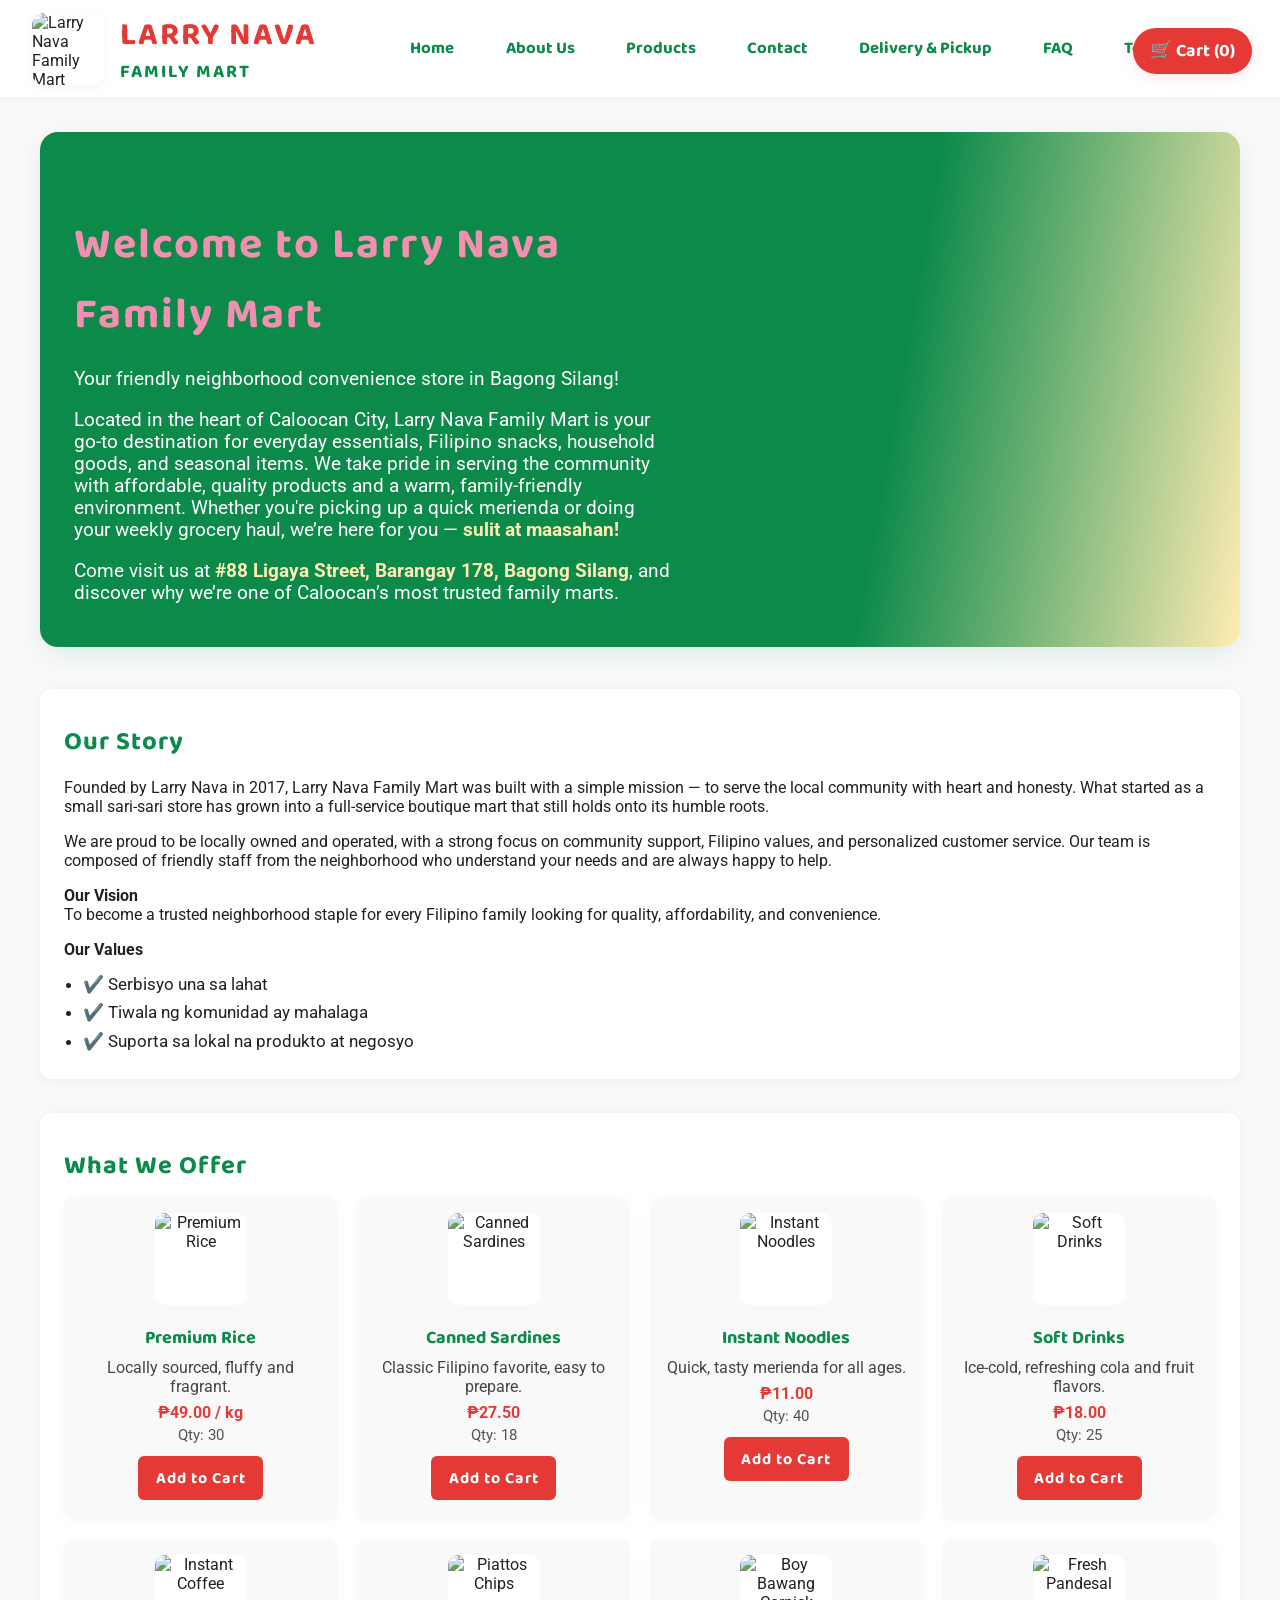
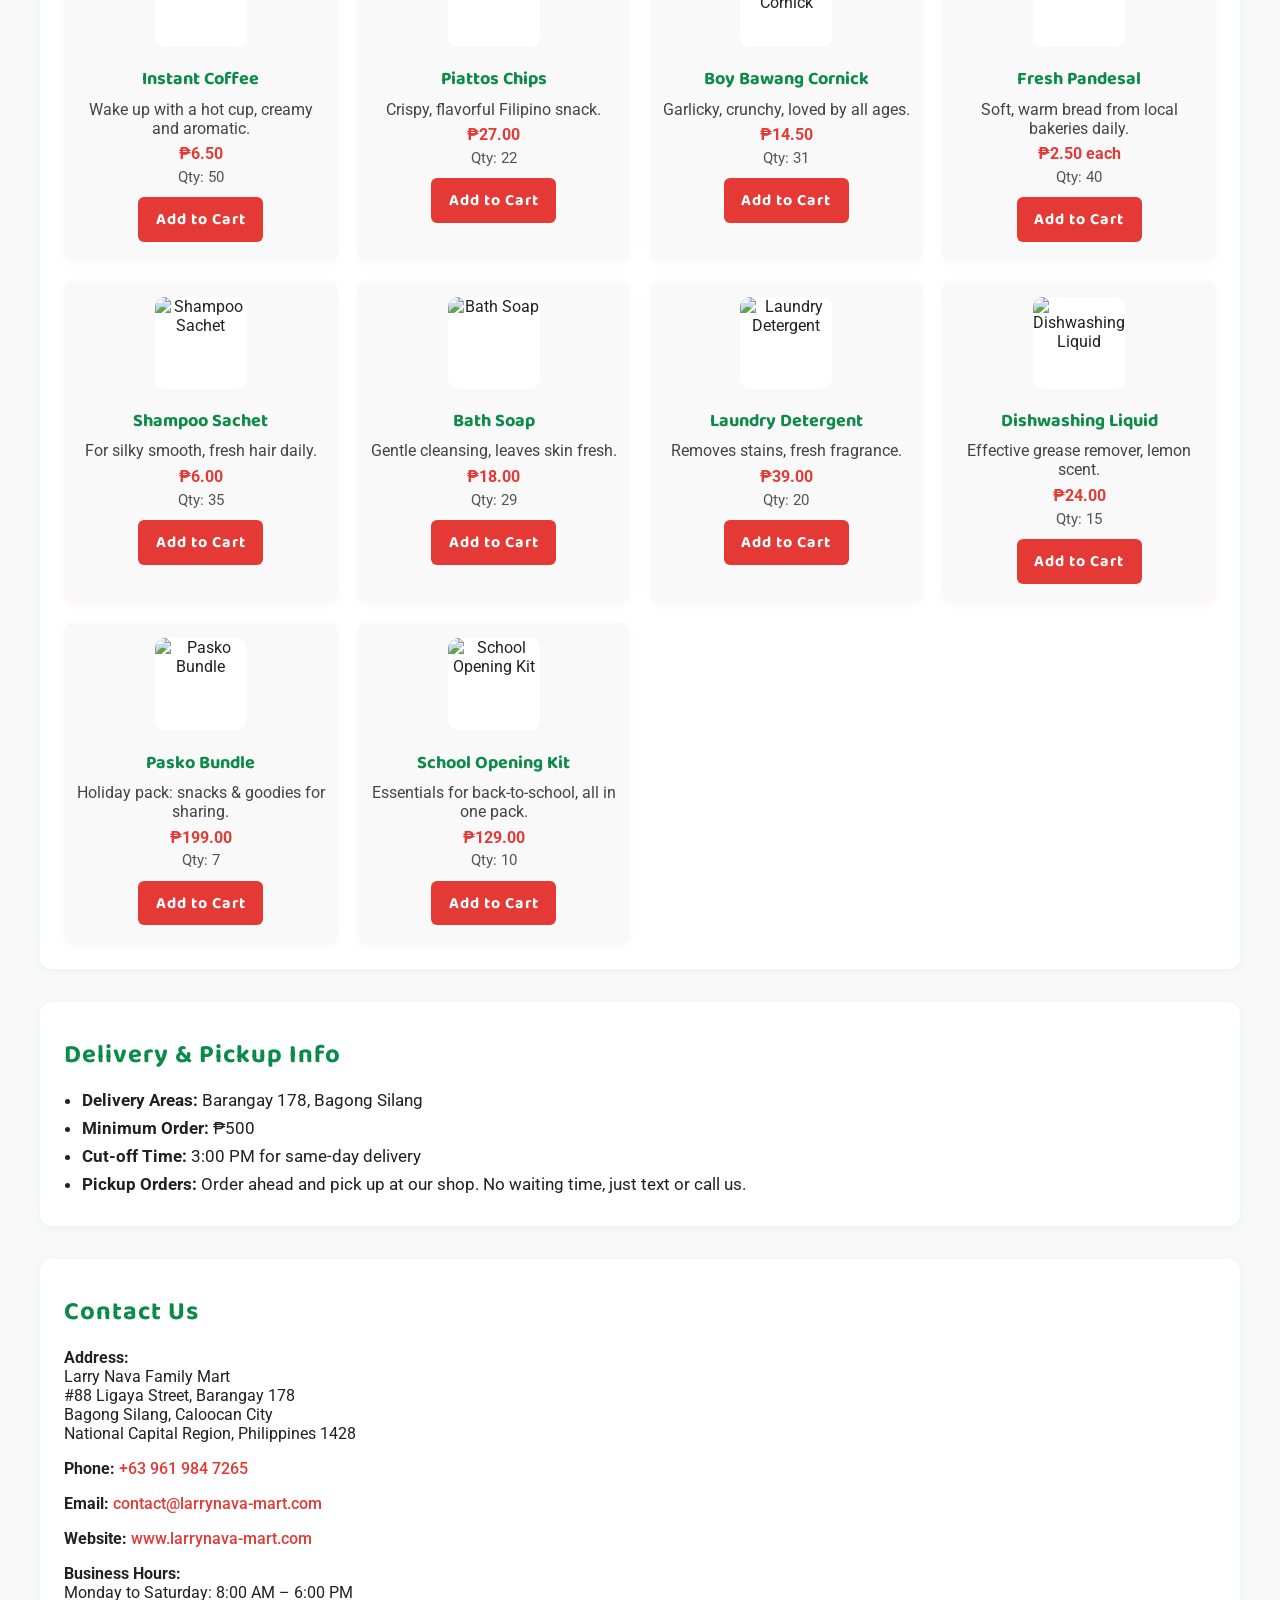
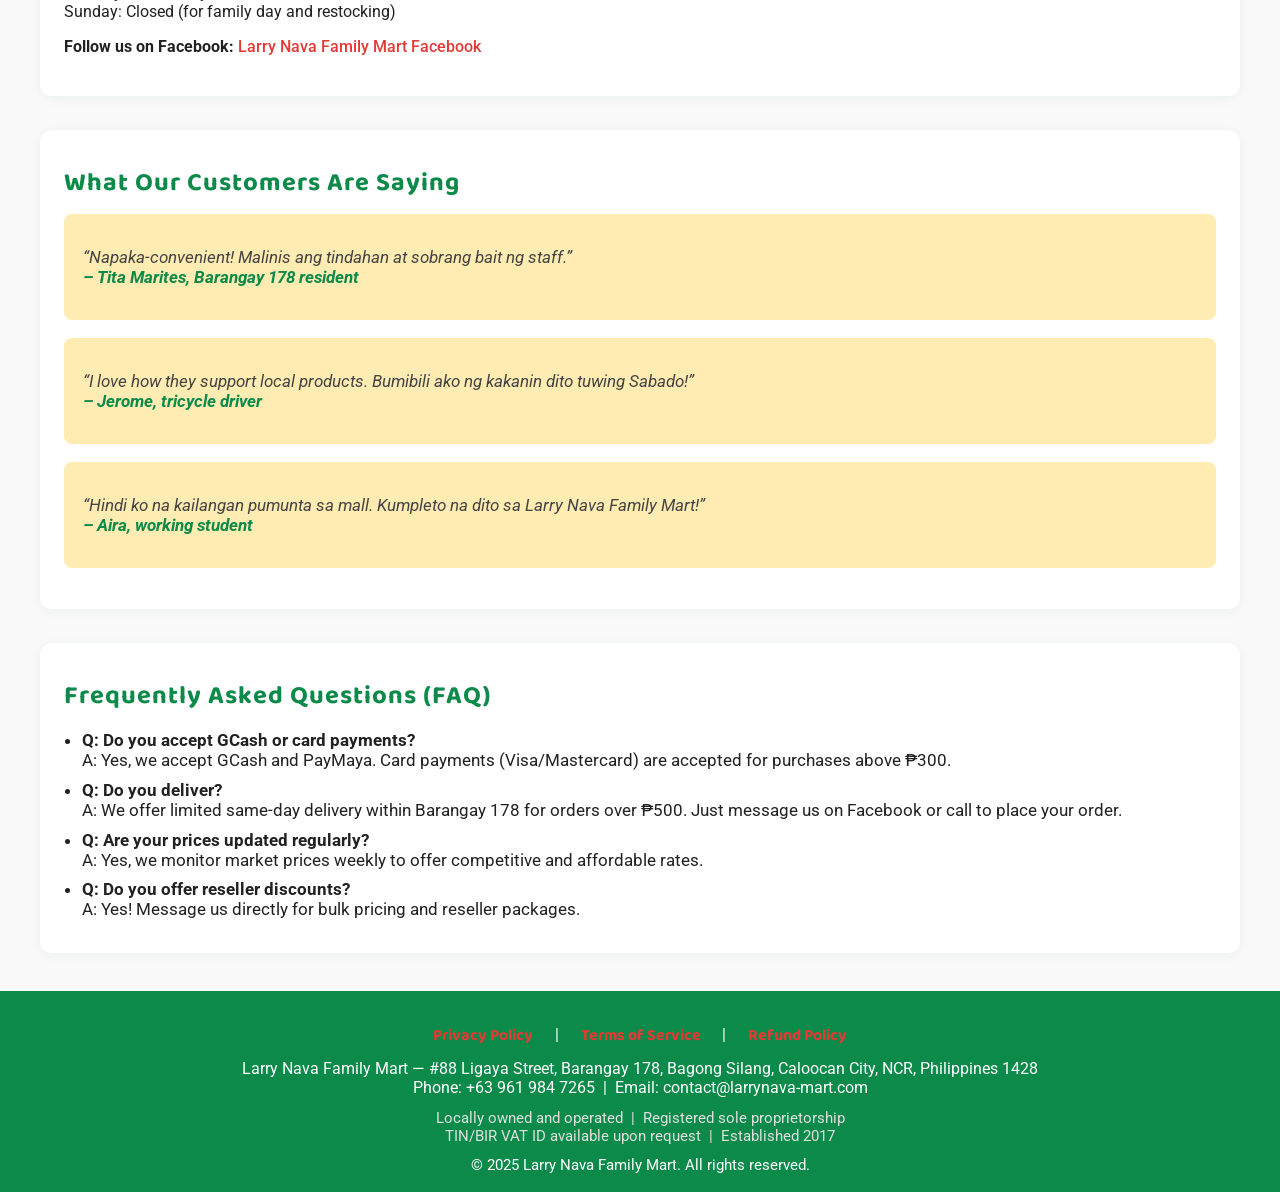
==== index.html @ 33b19f3b "index.html" ====
<!DOCTYPE html>
<html lang="en">
<head>
    <meta charset="UTF-8">
    <title>Larry Nava Family Mart | Bagong Silang, Caloocan</title>
    <meta name="viewport" content="width=device-width, initial-scale=1.0">
    <meta name="description" content="Larry Nava Family Mart: Bagong Silang's trusted Filipino boutique store. Shop essentials, snacks, home goods, and seasonal promos in Caloocan City.">
    <link rel="icon" href="image/FAVICON.png" type="image/png">
    <link href="https://fonts.googleapis.com/css?family=Baloo+2:700|Roboto:400,700&display=swap" rel="stylesheet">
    <style>
        :root {
            --brand-green: #0C8A4A;
            --brand-red: #E53935;
            --brand-pink: #F48FB1;
            --brand-bg: #F9F9F9;
            --brand-light: #FFF;
            --brand-accent: #FFECB3;
            --font-title: 'Baloo 2', 'Roboto', Arial, sans-serif;
            --font-body: 'Roboto', Arial, sans-serif;
        }
        html, body {
            margin: 0;
            padding: 0;
            background: var(--brand-bg);
            color: #212121;
            font-family: var(--font-body);
            min-height: 100vh;
            width: 100vw;
        }
        header {
            background: var(--brand-light);
            box-shadow: 0 1px 8px rgba(12,138,74,0.08);
            display: flex;
            align-items: center;
            justify-content: space-between;
            padding: 0.6rem 0;
            position: sticky;
            top: 0;
            z-index: 100;
        }
        .logo-area {
            display: flex;
            align-items: center;
        }
        .logo-area img {
            height: 72px;
            width: 72px;
            margin-left: 2rem;
            margin-right: 1rem;
            background: transparent;
            border-radius: 12px;
            box-shadow: 0 2px 8px rgba(229,57,53,0.08);
        }
        .brand-text {
            display: flex;
            flex-direction: column;
            justify-content: center;
        }
        .brand-title {
            font-family: var(--font-title);
            font-size: 2rem;
            letter-spacing: 2px;
            color: var(--brand-red);
            font-weight: 700;
            margin-bottom: -0.2rem;
        }
        .brand-subtitle {
            font-family: var(--font-title);
            font-size: 1.15rem;
            color: var(--brand-green);
            letter-spacing: 2px;
            font-weight: 700;
        }
        nav {
            margin-right: 2rem;
            display: flex;
            align-items: center;
        }
        nav a {
            display: inline-block;
            text-decoration: none;
            font-family: var(--font-title);
            color: var(--brand-green);
            font-weight: 700;
            font-size: 1.05rem;
            margin: 0 0.9rem;
            padding: 0.3rem 0.7rem;
            border-radius: 6px;
            transition: background 0.2s, color 0.2s;
        }
        nav a:hover {
            background: var(--brand-accent);
            color: var(--brand-red);
        }
        .main-container {
            max-width: 1200px;
            margin: 0 auto;
            padding: 2.2rem 1.2rem 0 1.2rem;
        }
        .hero-section {
            background: linear-gradient(100deg, var(--brand-green) 70%, var(--brand-accent) 100%);
            border-radius: 18px;
            color: var(--brand-light);
            box-shadow: 0 8px 24px rgba(12,138,74,0.10);
            padding: 2.6rem 2.1rem 2rem 2.1rem;
            margin-bottom: 2.6rem;
            display: flex;
            flex-wrap: wrap;
            align-items: center;
            justify-content: space-between;
        }
        .hero-content {
            max-width: 600px;
        }
        .hero-section h1 {
            font-family: var(--font-title);
            font-size: 2.7rem;
            letter-spacing: 2px;
            color: var(--brand-pink);
            margin-bottom: 0.7rem;
        }
        .hero-section p {
            font-size: 1.17rem;
            margin-bottom: 0.7rem;
        }
        .hero-section strong {
            color: var(--brand-accent);
        }
        .section-title {
            font-family: var(--font-title);
            font-size: 1.6rem;
            color: var(--brand-green);
            margin-bottom: 0.7rem;
            font-weight: 700;
            letter-spacing: 1px;
        }
        .about-section, .products-section, .contact-section, .testimonials-section, .faq-section, .delivery-section {
            background: var(--brand-light);
            border-radius: 12px;
            box-shadow: 0 2px 12px rgba(12,138,74,0.07);
            margin-bottom: 2.1rem;
            padding: 2rem 1.5rem 1.5rem 1.5rem;
        }
        .about-section ul {
            margin: 0.7rem 0 0 1.2rem;
            padding: 0;
        }
        .about-section li {
            font-size: 1.05rem;
            line-height: 1.7;
        }
        .products-list {
            display: grid;
            grid-template-columns: repeat(auto-fill, minmax(230px, 1fr));
            gap: 1.2rem;
        }
        .product-card {
            background: var(--brand-bg);
            border-radius: 10px;
            box-shadow: 0 2px 8px rgba(229,57,53,0.04);
            padding: 1rem 0.7rem 1.2rem 0.7rem;
            text-align: center;
            position: relative;
            display: flex;
            flex-direction: column;
            align-items: center;
        }
        .product-card img {
            width: 92px;
            height: 92px;
            object-fit: contain;
            margin-bottom: 0.55rem;
            border-radius: 10px;
            background: #fff;
        }
        .product-card h4 {
            margin: 0.6rem 0 0.4rem 0;
            font-size: 1.13rem;
            color: var(--brand-green);
            font-family: var(--font-title);
            font-weight: 700;
        }
        .product-desc {
            font-size: 0.99rem;
            margin-bottom: 0.42rem;
            color: #444;
        }
        .product-price {
            font-weight: 700;
            color: var(--brand-red);
            margin-bottom: 0.3rem;
        }
        .product-stock {
            font-size: 0.92rem;
            color: #555;
            margin-bottom: 0.7rem;
        }
        .add-to-cart {
            background: var(--brand-red);
            color: #fff;
            border: none;
            border-radius: 6px;
            padding: 0.62rem 1.1rem;
            cursor: pointer;
            font-family: var(--font-title);
            font-size: 1rem;
            font-weight: 700;
            letter-spacing: 1px;
            transition: background 0.2s;
        }
        .add-to-cart:hover {
            background: #ab1e1e;
        }
        .cart-toggle {
            position: fixed;
            top: 28px;
            right: 28px;
            background: var(--brand-red);
            border: none;
            color: #fff;
            padding: 0.55rem 1.05rem;
            border-radius: 50px;
            font-family: var(--font-title);
            font-size: 1.12rem;
            font-weight: 700;
            cursor: pointer;
            z-index: 1100;
            box-shadow: 0 4px 16px rgba(229,57,53,0.11);
            display: flex;
            align-items: center;
            transition: right 0.2s, bottom 0.2s, top 0.2s;
        }
        .burger-toggle {
            position: fixed;
            top: 28px;
            right: 90px;
            background: var(--brand-green);
            border: none;
            color: #fff;
            width: 46px;
            height: 46px;
            border-radius: 50px;
            font-family: var(--font-title);
            font-size: 1.6rem;
            font-weight: 700;
            cursor: pointer;
            z-index: 1101;
            box-shadow: 0 4px 16px rgba(12,138,74,0.11);
            display: none;
            align-items: center;
            justify-content: center;
        }
        .cart-popup-overlay {
            position: fixed;
            top: 0;
            left: 0;
            width: 100vw;
            height: 100vh;
            background: rgba(33,33,33,0.30);
            display: none;
            z-index: 2000;
            align-items: center;
            justify-content: center;
        }
        .cart-popup {
            background: var(--brand-light);
            border-radius: 16px;
            box-shadow: 0 8px 32px rgba(12,138,74,0.18);
            padding: 2rem 1.7rem 1.5rem 1.7rem;
            min-width: 320px;
            max-width: 96vw;
            max-height: 80vh;
            overflow-y: auto;
            display: flex;
            flex-direction: column;
            align-items: stretch;
        }
        .cart-popup-header {
            font-family: var(--font-title);
            font-weight: 700;
            color: var(--brand-green);
            font-size: 1.3rem;
            margin-bottom: 1rem;
            text-align: center;
        }
        .cart-popup-list {
            list-style: none;
            padding: 0;
            margin: 0;
        }
        .cart-popup-list li {
            padding: 0.44rem 0;
            border-bottom: 1px solid #eee;
            display: flex;
            justify-content: space-between;
            align-items: center;
            font-size: 1.05rem;
        }
        .cart-popup-list button {
            background: none;
            border: none;
            color: var(--brand-red);
            font-size: 1.2rem;
            cursor: pointer;
        }
        .cart-popup-total {
            font-weight: bold;
            margin-top: 1rem;
            color: var(--brand-red);
            font-size: 1.08rem;
            text-align: right;
        }
        .cart-popup-actions {
            display: flex;
            justify-content: flex-end;
            align-items: center;
            margin-top: 1.3rem;
        }
        .cart-popup-close {
            background: var(--brand-accent);
            color: var(--brand-green);
            border: none;
            border-radius: 8px;
            padding: 0.7rem 1.3rem;
            font-size: 1rem;
            font-family: var(--font-title);
            font-weight: 700;
            margin-right: 0.7rem;
            cursor: pointer;
            transition: background 0.2s;
        }
        .cart-popup-close:hover {
            background: #ffd25e;
        }
        .cart-popup-checkout {
            background: var(--brand-green);
            color: #fff;
            border: none;
            border-radius: 8px;
            padding: 0.7rem 1.3rem;
            font-size: 1rem;
            font-family: var(--font-title);
            font-weight: 700;
            cursor: pointer;
            transition: background 0.2s;
        }
        .cart-popup-checkout:hover {
            background: #0a6d3b;
        }
        .cart-section {
            position: fixed;
            top: 78px;
            right: 30px;
            width: 320px;
            background: var(--brand-light);
            border-radius: 12px;
            box-shadow: 0 4px 24px rgba(12,138,74,0.16);
            padding: 1.2rem 1rem 1.2rem 1rem;
            z-index: 1000;
            max-height: 74vh;
            overflow-y: auto;
            display: none;
        }
        .cart-header {
            font-family: var(--font-title);
            font-weight: 700;
            color: var(--brand-green);
            font-size: 1.15rem;
            margin-bottom: 0.77rem;
        }
        .cart-list {
            list-style: none;
            padding: 0;
            margin: 0;
        }
        .cart-list li {
            padding: 0.44rem 0;
            border-bottom: 1px solid #eee;
            display: flex;
            justify-content: space-between;
            align-items: center;
            font-size: 1.01rem;
        }
        .cart-list button {
            background: none;
            border: none;
            color: var(--brand-red);
            font-size: 1.2rem;
            cursor: pointer;
        }
        .cart-total {
            font-weight: bold;
            margin-top: 1rem;
            color: var(--brand-red);
            font-size: 1.04rem;
        }
        .checkout-btn {
            width: 100%;
            background: var(--brand-green);
            color: #fff;
            border: none;
            border-radius: 8px;
            padding: 0.7rem;
            margin-top: 1.18rem;
            font-size: 1rem;
            font-family: var(--font-title);
            font-weight: 700;
            cursor: pointer;
            transition: background 0.2s;
        }
        .checkout-btn:hover {
            background: #0a6d3b;
        }
        .delivery-section ul {
            margin: 0.9rem 0 0 1.1rem;
            padding: 0;
        }
        .delivery-section li {
            font-size: 1.07rem;
            margin-bottom: 0.5rem;
        }
        .contact-section a {
            color: var(--brand-red);
            text-decoration: none;
            font-weight: 500;
        }
        .contact-section a:hover {
            text-decoration: underline;
        }
        .testimonials-section blockquote {
            background: var(--brand-accent);
            border-radius: 8px;
            padding: 1rem 1.2rem;
            margin: 0.7rem 0 1.1rem 0;
            font-size: 1.07rem;
            font-style: italic;
            color: #444;
        }
        .testimonials-section span {
            color: var(--brand-green);
            font-weight: 700;
        }
        .faq-section ul {
            margin: 0.9rem 0 0 1.1rem;
            padding: 0;
        }
        .faq-section li {
            font-size: 1.07rem;
            margin-bottom: 0.6rem;
        }
        footer {
            background: var(--brand-green);
            color: #fff;
            text-align: center;
            padding: 2rem 0 1.15rem 0;
            margin-top: 2.4rem;
        }
        .footer-links a {
            color: var(--brand-red);
            text-decoration: none;
            margin: 0 1.1rem;
            font-family: var(--font-title);
            font-weight: 700;
            font-size: 1rem;
        }
        .footer-links a:hover {
            text-decoration: underline;
        }
        .footer-info {
            margin-top: 0.7rem;
            font-size: 1.03rem;
        }
        .footer-meta {
            font-size: 0.95rem;
            color: #e0e0e0;
            margin-top: 0.7rem;
            margin-bottom: 0.6rem;
        }
        @media (max-width: 900px) {
            header { flex-direction: column; align-items: flex-start; padding: 0.7rem 0; }
            .logo-area img { margin-left: 1rem; }
            nav { margin-right: 1rem; margin-top: 0.7rem; }
            .main-container { padding: 1.1rem 0.8rem 0 0.8rem; }
            .hero-section { flex-direction: column; padding: 1.3rem 1.3rem; }
            .cart-section { width: 94vw; left: 3vw; right: 3vw; top: 74px; }
            .cart-toggle { right: 10px; }
            .burger-toggle { right: 72px; }
        }
        @media (max-width: 600px) {
            .logo-area img { height: 54px; width: 54px; margin-left: 0.5rem; margin-right: 0.5rem; }
            .brand-title { font-size: 1.37rem; }
            .brand-subtitle { font-size: 0.97rem; }
            .main-container { padding: 0.1rem 0.3rem 0 0.3rem; }
            .hero-section { padding: 1.1rem 0.5rem; }
            .about-section, .products-section, .contact-section, .testimonials-section, .faq-section, .delivery-section {
                padding: 1rem 0.5rem 0.8rem 0.5rem;
            }
            .products-list { grid-template-columns: repeat(auto-fill, minmax(160px, 1fr)); gap: 0.7rem;}
            .product-card img { width: 60px; height: 60px; }
            .section-title { font-size: 1.11rem; }
            .cart-section { width: 98vw; left: 1vw; right: 1vw; top: 60px; }
            .footer-links a { margin: 0 0.45rem; font-size: 0.97rem;}
            footer { padding: 1.2rem 0 0.8rem 0;}
            .cart-toggle {
                position: fixed;
                right: 18px;
                bottom: 18px;
                top: auto;
                box-shadow: 0 4px 16px rgba(229,57,53,0.18);
                padding: 0.65rem 1.15rem;
                font-size: 1.12rem;
            }
            .burger-toggle {
                display: flex !important;
                position: fixed;
                top: 18px;
                right: 18px;
                width: 38px;
                height: 38px;
                font-size: 1.45rem;
                padding: 0;
            }
            nav {
                display: none !important;
                flex-direction: column;
                width: 100%;
                background: var(--brand-light);
                position: fixed;
                top: 60px;
                left: 0;
                box-shadow: 0 2px 12px rgba(12,138,74,0.07);
                z-index: 999;
            }
            nav.open {
                display: flex !important;
            }
            nav a {
                margin: 1rem 0.5rem;
                padding: 0.6rem 1rem;
                font-size: 1.05rem;
                border-radius: 6px;
                width: 90vw;
                text-align: left;
            }
            .cart-popup {
                min-width: 90vw;
                max-width: 98vw;
                padding: 1.2rem 0.6rem 1.2rem 0.6rem;
            }
        }
    </style>
</head>
<body>
    <!-- Header with Logo and Navigation -->
    <header>
        <div class="logo-area">
            <img src="image/LOGO.png" alt="Larry Nava Family Mart Logo">
            <div class="brand-text">
                <span class="brand-title">LARRY NAVA</span>
                <span class="brand-subtitle">FAMILY MART</span>
            </div>
        </div>
        <!-- Burger Button for Mobile -->
        <button class="burger-toggle" id="burger-toggle" aria-label="Menu" onclick="toggleMenu()" style="display:none;">
            &#9776;
        </button>
        <nav id="main-nav">
            <a href="#home">Home</a>
            <a href="#about">About Us</a>
            <a href="#products">Products</a>
            <a href="#contact">Contact</a>
            <a href="#delivery">Delivery & Pickup</a>
            <a href="#faq">FAQ</a>
            <a href="#testimonials">Testimonials</a>
        </nav>
    </header>
    <!-- Cart Toggle Button -->
    <button class="cart-toggle" id="cart-toggle-btn" onclick="openCartPopup()">🛒 Cart (<span id="cart-count">0</span>)</button>
    <!-- Cart Pop-up Overlay -->
    <div class="cart-popup-overlay" id="cart-popup-overlay">
        <div class="cart-popup" id="cart-popup">
            <div class="cart-popup-header">Total Belanja Anda</div>
            <ul class="cart-popup-list" id="cart-popup-list"></ul>
            <div class="cart-popup-total" id="cart-popup-total"></div>
            <div class="cart-popup-actions">
                <button class="cart-popup-close" onclick="closeCartPopup()">Close</button>
                <button class="cart-popup-checkout" onclick="checkout()">Checkout</button>
            </div>
        </div>
    </div>
    <!-- Cart Section (legacy, hidden) -->
    <div class="cart-section" id="cart-section" style="display:none;">
        <div class="cart-header">Your Cart</div>
        <ul class="cart-list" id="cart-list"></ul>
        <div class="cart-total" id="cart-total">Total: ₱0.00</div>
        <button class="checkout-btn" onclick="checkout()">Checkout</button>
    </div>
    <!-- Main Content -->
    <main class="main-container">
        <!-- HERO Section -->
        <section class="hero-section" id="home">
            <div class="hero-content">
                <h1>Welcome to Larry Nava Family Mart</h1>
                <p>Your friendly neighborhood convenience store in Bagong Silang!</p>
                <p>Located in the heart of Caloocan City, Larry Nava Family Mart is your go-to destination for everyday essentials, Filipino snacks, household goods, and seasonal items. We take pride in serving the community with affordable, quality products and a warm, family-friendly environment. Whether you're picking up a quick merienda or doing your weekly grocery haul, we’re here for you — <strong>sulit at maasahan!</strong></p>
                <p>Come visit us at <strong>#88 Ligaya Street, Barangay 178, Bagong Silang</strong>, and discover why we’re one of Caloocan’s most trusted family marts.</p>
            </div>
        </section>
        <!-- ABOUT Section -->
        <section class="about-section" id="about">
            <div class="section-title">Our Story</div>
            <p>Founded by Larry Nava in 2017, Larry Nava Family Mart was built with a simple mission — to serve the local community with heart and honesty. What started as a small sari-sari store has grown into a full-service boutique mart that still holds onto its humble roots.</p>
            <p>We are proud to be locally owned and operated, with a strong focus on community support, Filipino values, and personalized customer service. Our team is composed of friendly staff from the neighborhood who understand your needs and are always happy to help.</p>
            <div style="margin-top:1rem;">
                <strong>Our Vision</strong><br>
                To become a trusted neighborhood staple for every Filipino family looking for quality, affordability, and convenience.
            </div>
            <div style="margin-top:1rem;">
                <strong>Our Values</strong>
                <ul>
                    <li>✔️ Serbisyo una sa lahat</li>
                    <li>✔️ Tiwala ng komunidad ay mahalaga</li>
                    <li>✔️ Suporta sa lokal na produkto at negosyo</li>
                </ul>
            </div>
        </section>
        <!-- PRODUCTS Section -->
        <section class="products-section" id="products">
            <div class="section-title">What We Offer</div>
            <div class="products-list">
                <!-- Grocery Essentials -->
                <div class="product-card">
                    <img src="image/placeholder.png" alt="Premium Rice">
                    <h4>Premium Rice</h4>
                    <div class="product-desc">Locally sourced, fluffy and fragrant.</div>
                    <div class="product-price">₱49.00 / kg</div>
                    <div class="product-stock">Qty: 30</div>
                    <button class="add-to-cart" onclick="addToCart('Premium Rice', 49, 1)">Add to Cart</button>
                </div>
                <div class="product-card">
                    <img src="image/placeholder.png" alt="Canned Sardines">
                    <h4>Canned Sardines</h4>
                    <div class="product-desc">Classic Filipino favorite, easy to prepare.</div>
                    <div class="product-price">₱27.50</div>
                    <div class="product-stock">Qty: 18</div>
                    <button class="add-to-cart" onclick="addToCart('Canned Sardines', 27.5, 1)">Add to Cart</button>
                </div>
                <div class="product-card">
                    <img src="image/placeholder.png" alt="Instant Noodles">
                    <h4>Instant Noodles</h4>
                    <div class="product-desc">Quick, tasty merienda for all ages.</div>
                    <div class="product-price">₱11.00</div>
                    <div class="product-stock">Qty: 40</div>
                    <button class="add-to-cart" onclick="addToCart('Instant Noodles', 11, 1)">Add to Cart</button>
                </div>
                <!-- Drinks & Refreshments -->
                <div class="product-card">
                    <img src="image/placeholder.png" alt="Soft Drinks">
                    <h4>Soft Drinks</h4>
                    <div class="product-desc">Ice-cold, refreshing cola and fruit flavors.</div>
                    <div class="product-price">₱18.00</div>
                    <div class="product-stock">Qty: 25</div>
                    <button class="add-to-cart" onclick="addToCart('Soft Drinks', 18, 1)">Add to Cart</button>
                </div>
                <div class="product-card">
                    <img src="image/placeholder.png" alt="Instant Coffee">
                    <h4>Instant Coffee</h4>
                    <div class="product-desc">Wake up with a hot cup, creamy and aromatic.</div>
                    <div class="product-price">₱6.50</div>
                    <div class="product-stock">Qty: 50</div>
                    <button class="add-to-cart" onclick="addToCart('Instant Coffee', 6.5, 1)">Add to Cart</button>
                </div>
                <!-- Snacks & Pastries -->
                <div class="product-card">
                    <img src="image/placeholder.png" alt="Piattos Chips">
                    <h4>Piattos Chips</h4>
                    <div class="product-desc">Crispy, flavorful Filipino snack.</div>
                    <div class="product-price">₱27.00</div>
                    <div class="product-stock">Qty: 22</div>
                    <button class="add-to-cart" onclick="addToCart('Piattos Chips', 27, 1)">Add to Cart</button>
                </div>
                <div class="product-card">
                    <img src="image/placeholder.png" alt="Boy Bawang Cornick">
                    <h4>Boy Bawang Cornick</h4>
                    <div class="product-desc">Garlicky, crunchy, loved by all ages.</div>
                    <div class="product-price">₱14.50</div>
                    <div class="product-stock">Qty: 31</div>
                    <button class="add-to-cart" onclick="addToCart('Boy Bawang Cornick', 14.5, 1)">Add to Cart</button>
                </div>
                <div class="product-card">
                    <img src="image/placeholder.png" alt="Fresh Pandesal">
                    <h4>Fresh Pandesal</h4>
                    <div class="product-desc">Soft, warm bread from local bakeries daily.</div>
                    <div class="product-price">₱2.50 each</div>
                    <div class="product-stock">Qty: 40</div>
                    <button class="add-to-cart" onclick="addToCart('Fresh Pandesal', 2.5, 1)">Add to Cart</button>
                </div>
                <!-- Personal Care -->
                <div class="product-card">
                    <img src="image/placeholder.png" alt="Shampoo Sachet">
                    <h4>Shampoo Sachet</h4>
                    <div class="product-desc">For silky smooth, fresh hair daily.</div>
                    <div class="product-price">₱6.00</div>
                    <div class="product-stock">Qty: 35</div>
                    <button class="add-to-cart" onclick="addToCart('Shampoo Sachet', 6, 1)">Add to Cart</button>
                </div>
                <div class="product-card">
                    <img src="image/placeholder.png" alt="Bath Soap">
                    <h4>Bath Soap</h4>
                    <div class="product-desc">Gentle cleansing, leaves skin fresh.</div>
                    <div class="product-price">₱18.00</div>
                    <div class="product-stock">Qty: 29</div>
                    <button class="add-to-cart" onclick="addToCart('Bath Soap', 18, 1)">Add to Cart</button>
                </div>
                <!-- Home Supplies -->
                <div class="product-card">
                    <img src="image/placeholder.png" alt="Laundry Detergent">
                    <h4>Laundry Detergent</h4>
                    <div class="product-desc">Removes stains, fresh fragrance.</div>
                    <div class="product-price">₱39.00</div>
                    <div class="product-stock">Qty: 20</div>
                    <button class="add-to-cart" onclick="addToCart('Laundry Detergent', 39, 1)">Add to Cart</button>
                </div>
                <div class="product-card">
                    <img src="image/placeholder.png" alt="Dishwashing Liquid">
                    <h4>Dishwashing Liquid</h4>
                    <div class="product-desc">Effective grease remover, lemon scent.</div>
                    <div class="product-price">₱24.00</div>
                    <div class="product-stock">Qty: 15</div>
                    <button class="add-to-cart" onclick="addToCart('Dishwashing Liquid', 24, 1)">Add to Cart</button>
                </div>
                <!-- Seasonal Promos -->
                <div class="product-card">
                    <img src="image/placeholder.png" alt="Pasko Bundle">
                    <h4>Pasko Bundle</h4>
                    <div class="product-desc">Holiday pack: snacks & goodies for sharing.</div>
                    <div class="product-price">₱199.00</div>
                    <div class="product-stock">Qty: 7</div>
                    <button class="add-to-cart" onclick="addToCart('Pasko Bundle', 199, 1)">Add to Cart</button>
                </div>
                <div class="product-card">
                    <img src="image/placeholder.png" alt="School Opening Kit">
                    <h4>School Opening Kit</h4>
                    <div class="product-desc">Essentials for back-to-school, all in one pack.</div>
                    <div class="product-price">₱129.00</div>
                    <div class="product-stock">Qty: 10</div>
                    <button class="add-to-cart" onclick="addToCart('School Opening Kit', 129, 1)">Add to Cart</button>
                </div>
            </div>
        </section>
        <!-- DELIVERY Section -->
        <section class="delivery-section" id="delivery">
            <div class="section-title">Delivery & Pickup Info</div>
            <ul>
                <li><strong>Delivery Areas:</strong> Barangay 178, Bagong Silang</li>
                <li><strong>Minimum Order:</strong> ₱500</li>
                <li><strong>Cut-off Time:</strong> 3:00 PM for same-day delivery</li>
                <li><strong>Pickup Orders:</strong> Order ahead and pick up at our shop. No waiting time, just text or call us.</li>
            </ul>
        </section>
        <!-- CONTACT Section -->
        <section class="contact-section" id="contact">
            <div class="section-title">Contact Us</div>
            <p><strong>Address:</strong><br>
            Larry Nava Family Mart<br>
            #88 Ligaya Street, Barangay 178<br>
            Bagong Silang, Caloocan City<br>
            National Capital Region, Philippines 1428
            </p>
            <p><strong>Phone:</strong> <a href="tel:+639619847265">+63 961 984 7265</a></p>
            <p><strong>Email:</strong> <a href="mailto:contact@larrynava-mart.com">contact@larrynava-mart.com</a></p>
            <p><strong>Website:</strong> <a href="https://www.larrynava-mart.com" target="_blank">www.larrynava-mart.com</a></p>
            <p><strong>Business Hours:</strong><br>
            Monday to Saturday: 8:00 AM – 6:00 PM<br>
            Sunday: Closed (for family day and restocking)</p>
            <p><strong>Follow us on Facebook:</strong> <a href="https://www.facebook.com/" target="_blank">Larry Nava Family Mart Facebook</a></p>
        </section>
        <!-- TESTIMONIALS Section -->
        <section class="testimonials-section" id="testimonials">
            <div class="section-title">What Our Customers Are Saying</div>
            <blockquote>
                <p>“Napaka-convenient! Malinis ang tindahan at sobrang bait ng staff.”<br>
                <span>– Tita Marites, Barangay 178 resident</span></p>
            </blockquote>
            <blockquote>
                <p>“I love how they support local products. Bumibili ako ng kakanin dito tuwing Sabado!”<br>
                <span>– Jerome, tricycle driver</span></p>
            </blockquote>
            <blockquote>
                <p>“Hindi ko na kailangan pumunta sa mall. Kumpleto na dito sa Larry Nava Family Mart!”<br>
                <span>– Aira, working student</span></p>
            </blockquote>
        </section>
        <!-- FAQ Section -->
        <section class="faq-section" id="faq">
            <div class="section-title">Frequently Asked Questions (FAQ)</div>
            <ul>
                <li><strong>Q: Do you accept GCash or card payments?</strong><br>
                    A: Yes, we accept GCash and PayMaya. Card payments (Visa/Mastercard) are accepted for purchases above ₱300.
                </li>
                <li><strong>Q: Do you deliver?</strong><br>
                    A: We offer limited same-day delivery within Barangay 178 for orders over ₱500. Just message us on Facebook or call to place your order.
                </li>
                <li><strong>Q: Are your prices updated regularly?</strong><br>
                    A: Yes, we monitor market prices weekly to offer competitive and affordable rates.
                </li>
                <li><strong>Q: Do you offer reseller discounts?</strong><br>
                    A: Yes! Message us directly for bulk pricing and reseller packages.
                </li>
            </ul>
        </section>
    </main>
    <!-- Footer Section -->
    <footer>
        <div class="footer-links">
            <a href="privacy-policy.html">Privacy Policy</a>
            |
            <a href="terms.html">Terms of Service</a>
            |
            <a href="refund-policy.html">Refund Policy</a>
        </div>
        <div class="footer-info">
            Larry Nava Family Mart &mdash; #88 Ligaya Street, Barangay 178, Bagong Silang, Caloocan City, NCR, Philippines 1428<br>
            Phone: +63 961 984 7265 &nbsp;|&nbsp; Email: contact@larrynava-mart.com
        </div>
        <div class="footer-meta">
            Locally owned and operated &nbsp;|&nbsp; Registered sole proprietorship<br>
            TIN/BIR VAT ID available upon request &nbsp;|&nbsp; Established 2017
        </div>
        <div style="margin-top:0.7rem;font-size:0.95rem;">
            &copy; 2025 Larry Nava Family Mart. All rights reserved.
        </div>
    </footer>
    <script>
        let cart = [];

        function addToCart(name, price, qty) {
            let item = cart.find(i => i.name === name);
            if(item) {
                item.qty += qty;
            } else {
                cart.push({name, price, qty});
            }
            updateCart();
        }

        function updateCart() {
            // For cart count (header/cart-toggle button)
            const cartCount = document.getElementById('cart-count');
            let count = 0;
            let total = 0;
            cart.forEach(item => {
                count += item.qty;
                total += item.price * item.qty;
            });
            cartCount.textContent = count;

            // For legacy (hidden) cart-section
            const cartList = document.getElementById('cart-list');
            const cartTotal = document.getElementById('cart-total');
            if(cartList) {
                cartList.innerHTML = '';
                cart.forEach(item => {
                    const li = document.createElement('li');
                    li.innerHTML = `<span>${item.name} (${item.qty})</span> 
                        <span>₱${(item.price * item.qty).toFixed(2)}</span>
                        <button onclick="removeFromCart('${item.name}')">✖</button>`;
                    cartList.appendChild(li);
                });
            }
            if(cartTotal) {
                cartTotal.textContent = `Total: ₱${total.toFixed(2)}`;
            }

            // For popup
            const popupList = document.getElementById('cart-popup-list');
            const popupTotal = document.getElementById('cart-popup-total');
            if(popupList) {
                popupList.innerHTML = '';
                cart.forEach(item => {
                    const li = document.createElement('li');
                    li.innerHTML = `<span>${item.name} (${item.qty})</span> 
                        <span>₱${(item.price * item.qty).toFixed(2)}</span>
                        <button onclick="removeFromCart('${item.name}')">✖</button>`;
                    popupList.appendChild(li);
                });
            }
            if(popupTotal) {
                popupTotal.textContent = `Total: ₱${total.toFixed(2)}`;
            }
        }

        function removeFromCart(name) {
            cart = cart.filter(i => i.name !== name);
            updateCart();
        }

        function openCartPopup() {
            updateCart();
            document.getElementById('cart-popup-overlay').style.display = 'flex';
            document.body.style.overflow = 'hidden';
        }

        function closeCartPopup() {
            document.getElementById('cart-popup-overlay').style.display = 'none';
            document.body.style.overflow = '';
        }

        function checkout() {
            closeCartPopup();
            window.location.href = "order-summary.html";
        }

        // Burger Menu functionality
        function toggleMenu() {
            var nav = document.getElementById('main-nav');
            if (nav.classList.contains('open')) {
                nav.classList.remove('open');
            } else {
                nav.classList.add('open');
            }
        }
        function closeMenu() {
            document.getElementById('main-nav').classList.remove('open');
        }

        // Show burger button only on mobile, handle nav visibility & cart toggle move
        function handleResponsiveNav() {
            var burger = document.getElementById('burger-toggle');
            var nav = document.getElementById('main-nav');
            var cartBtn = document.getElementById('cart-toggle-btn');
            if(window.innerWidth <= 600) {
                burger.style.display = 'flex';
                nav.classList.remove('open');
                nav.style.display = 'none';
                cartBtn.style.position = 'fixed';
                cartBtn.style.right = '18px';
                cartBtn.style.bottom = '18px';
                cartBtn.style.top = 'auto';
            } else {
                burger.style.display = 'none';
                nav.classList.remove('open');
                nav.style.display = 'flex';
                cartBtn.style.position = 'fixed';
                cartBtn.style.right = '28px';
                cartBtn.style.top = '28px';
                cartBtn.style.bottom = 'auto';
            }
        }

        window.addEventListener('resize', handleResponsiveNav);
        window.addEventListener('DOMContentLoaded', function() {
            handleResponsiveNav();
            updateCart();
            // Close menu when clicking outside nav on mobile
            document.body.addEventListener('click', function(e){
                var nav = document.getElementById('main-nav');
                var burger = document.getElementById('burger-toggle');
                var popup = document.getElementById('cart-popup');
                var overlay = document.getElementById('cart-popup-overlay');
                if(window.innerWidth <= 600) {
                    if(nav.classList.contains('open')) {
                        if (!nav.contains(e.target) && e.target !== burger) {
                            closeMenu();
                        }
                    }
                }
                // Close popup when clicking overlay outside popup
                if (overlay.style.display === 'flex') {
                    if (!popup.contains(e.target) && e.target !== document.getElementById('cart-toggle-btn')) {
                        closeCartPopup();
                    }
                }
            });
            // Close menu when link clicked
            var navLinks = document.querySelectorAll('#main-nav a');
            navLinks.forEach(function(link){
                link.addEventListener('click', function(){
                    if(window.innerWidth <= 600){
                        closeMenu();
                    }
                });
            });
        });
    </script>
</body>
</html>
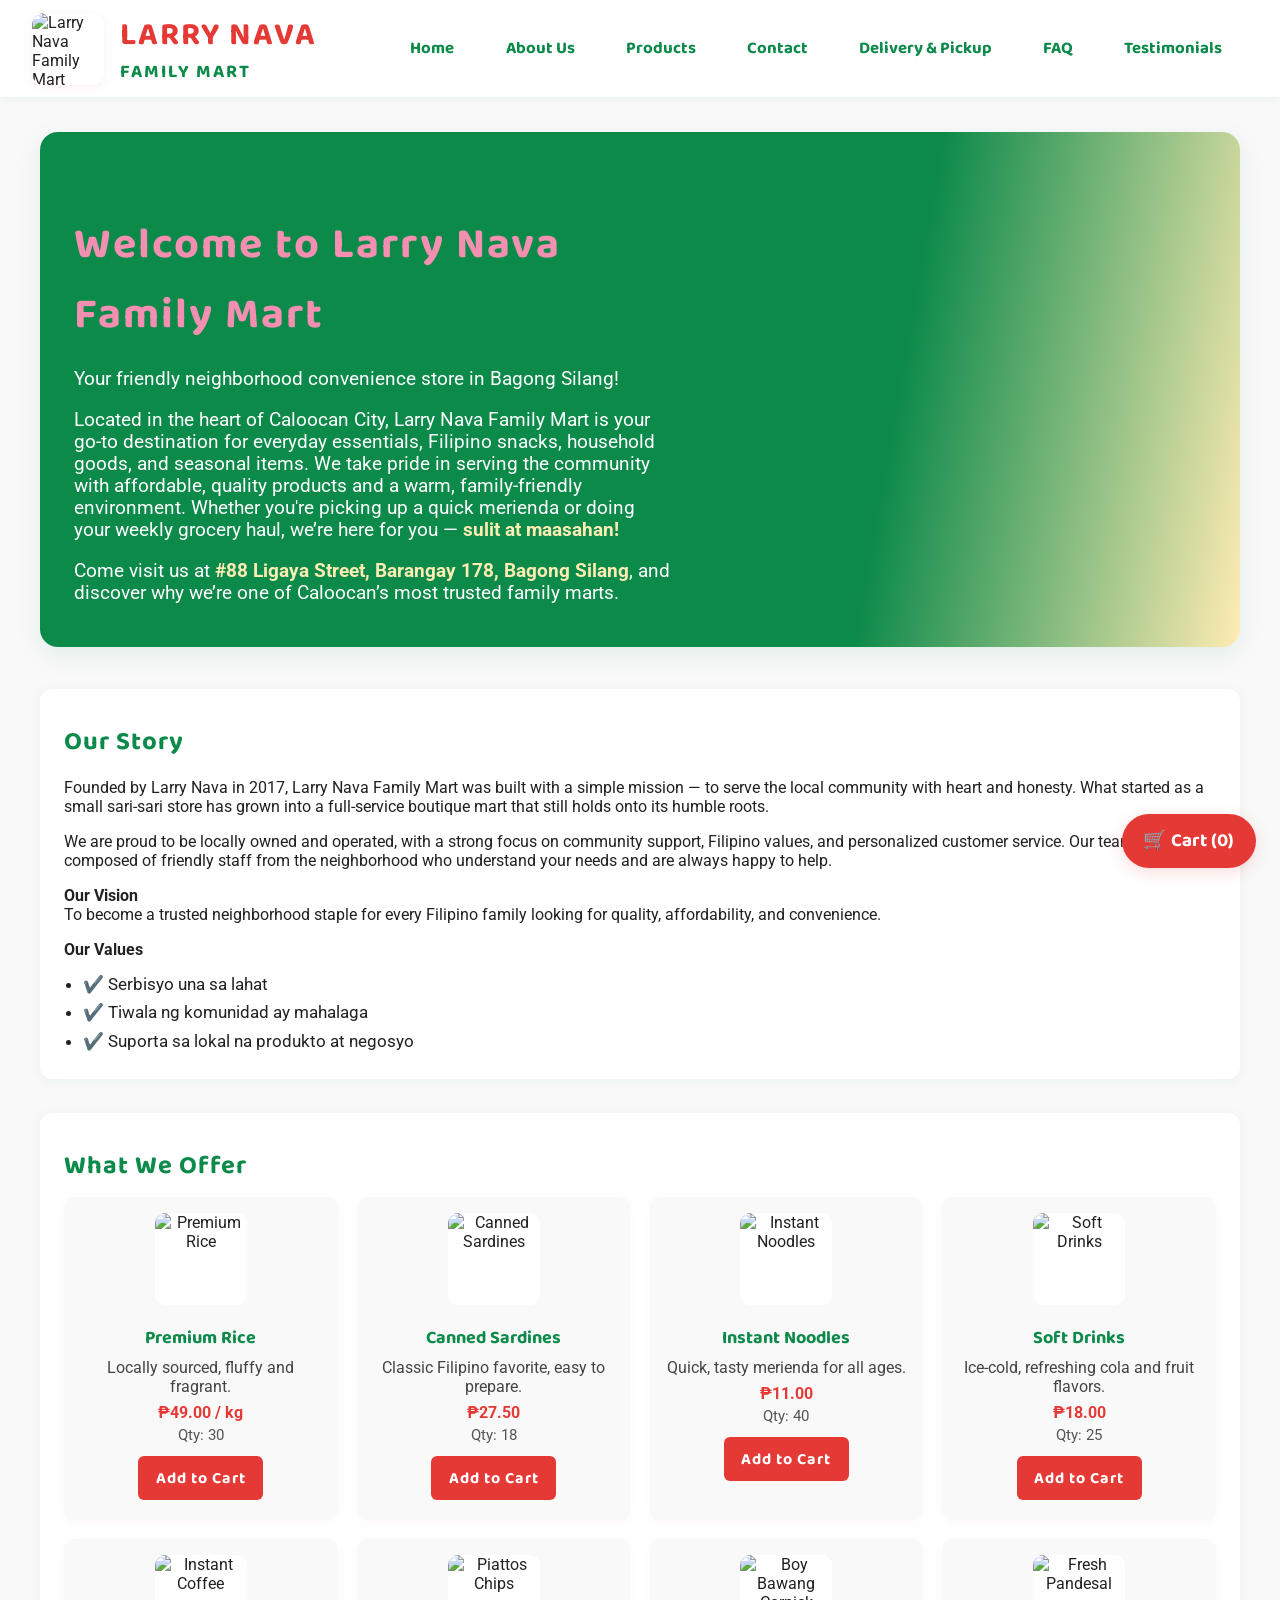
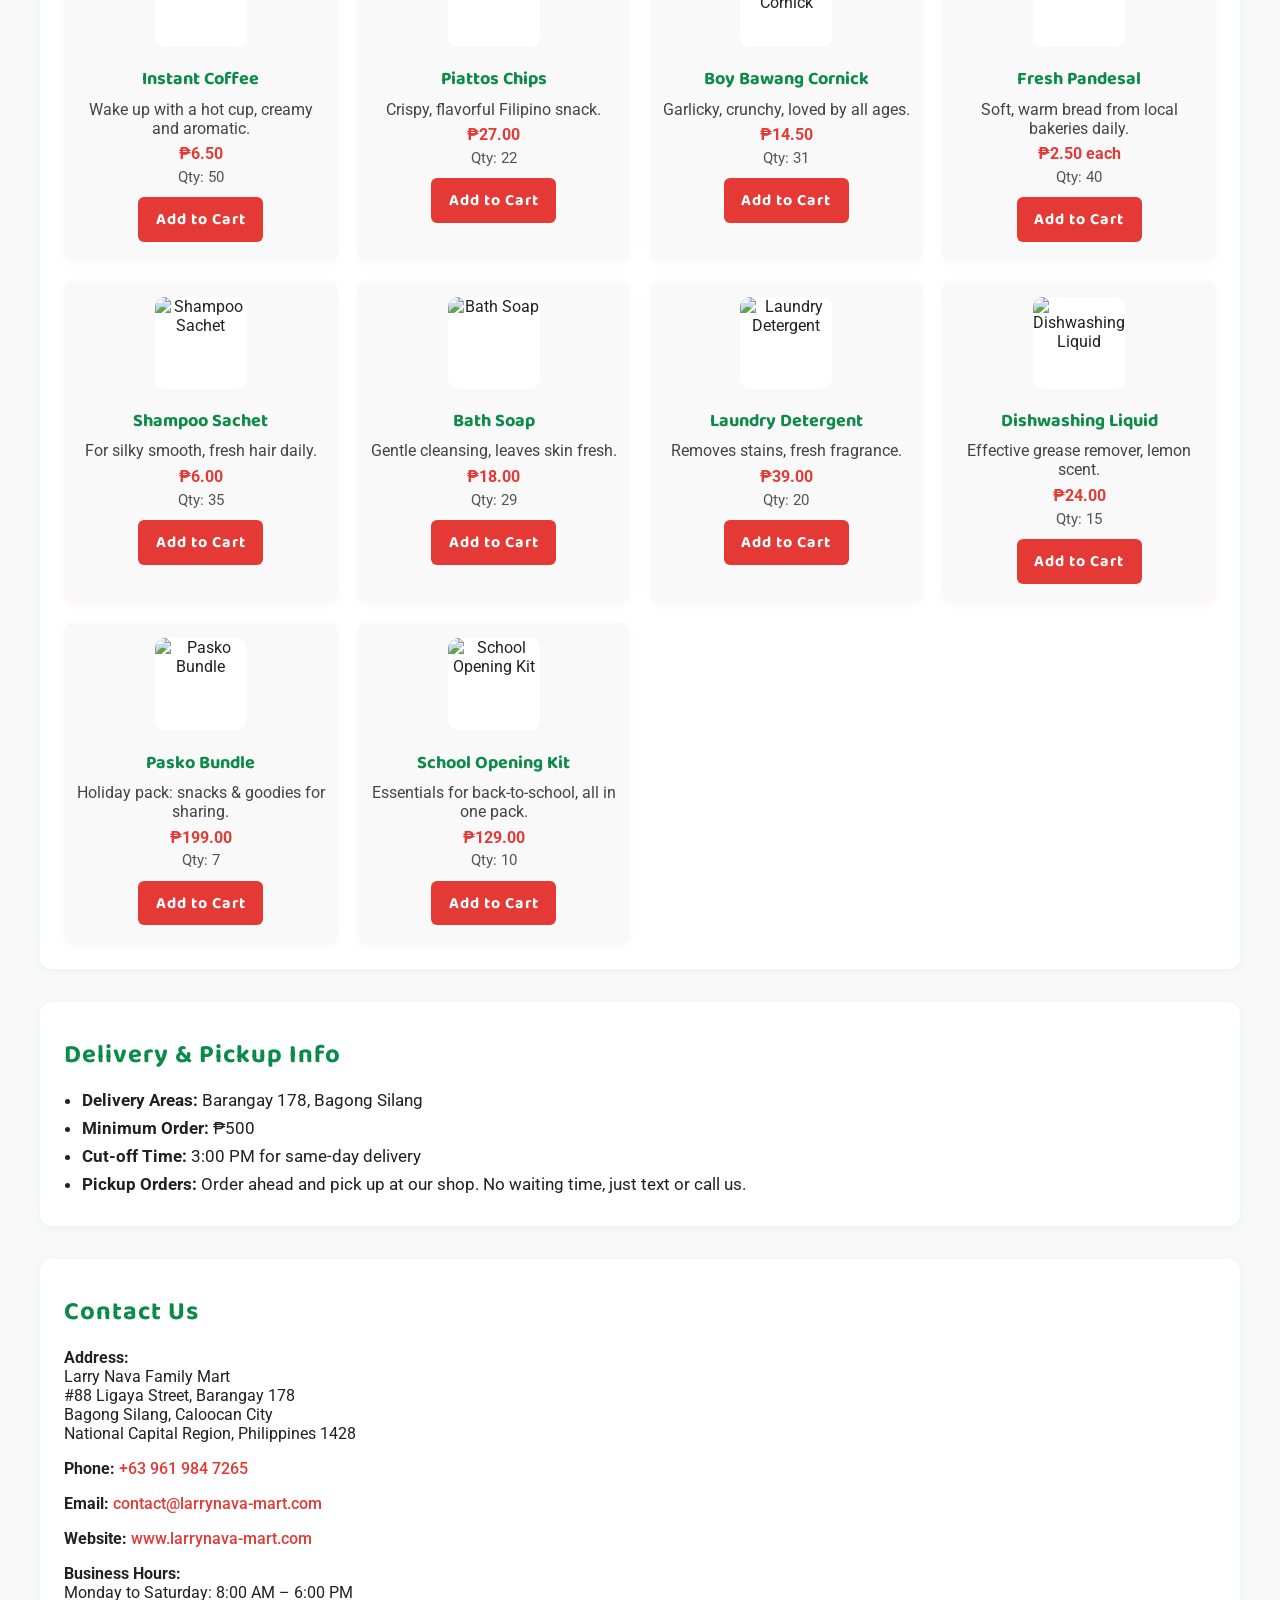
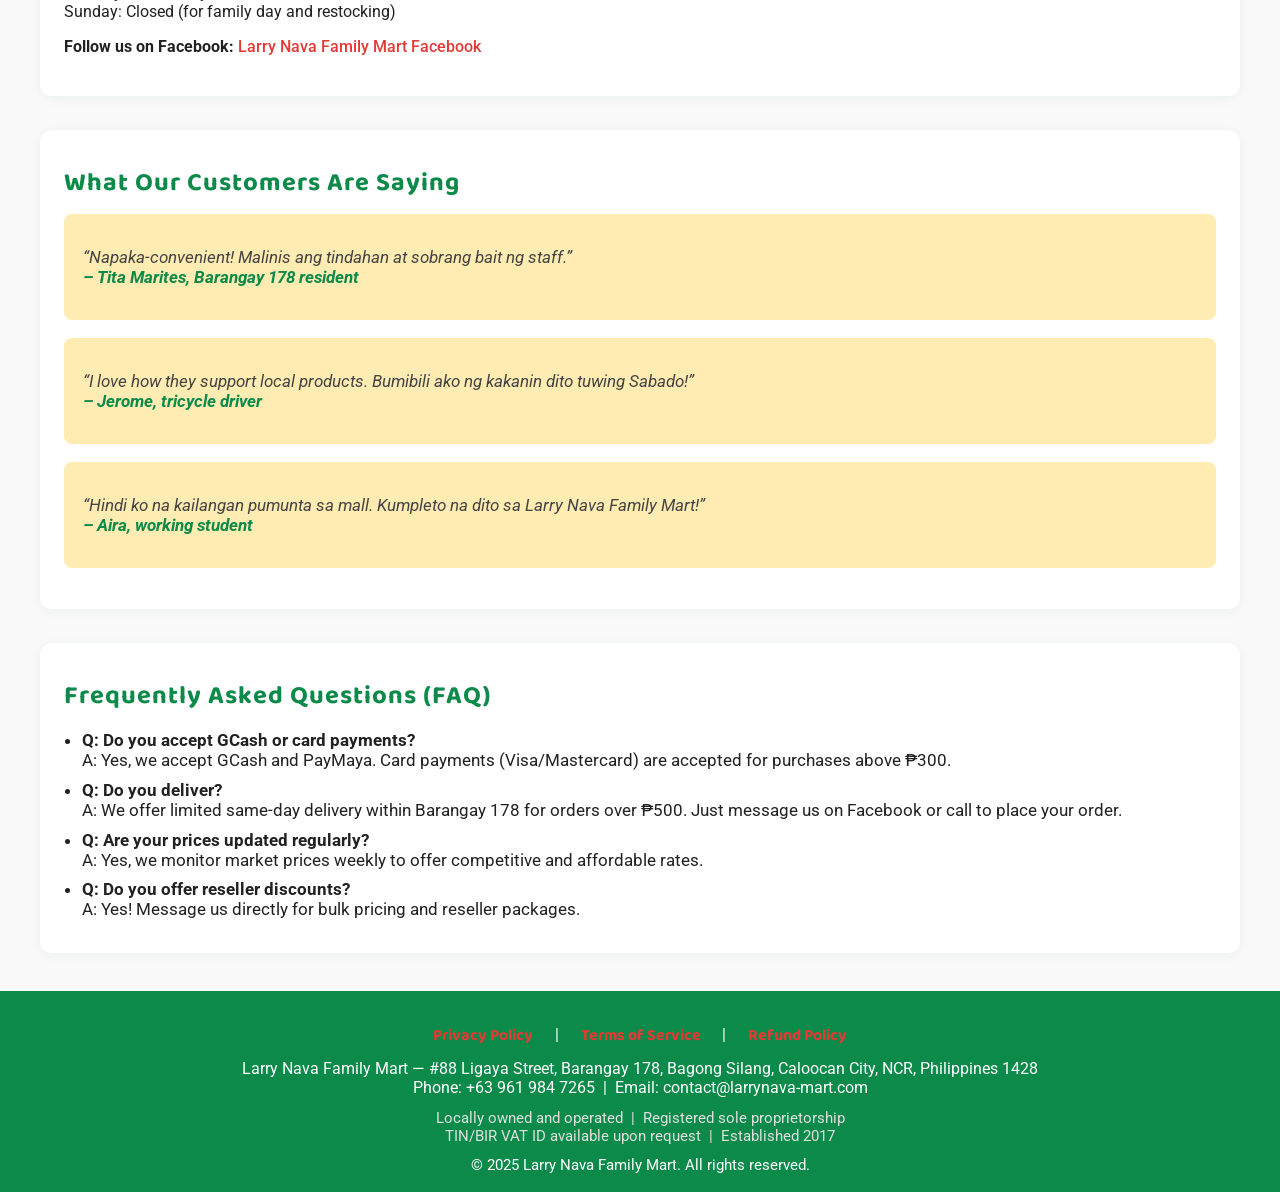
==== commit 83d5098a: "index.html" ====
--- a/index.html
+++ b/index.html
@@ -213,35 +213,36 @@
         }
         .cart-toggle {
             position: fixed;
-            top: 28px;
-            right: 28px;
+            right: 24px;
+            bottom: 32px;
+            top: auto;
             background: var(--brand-red);
             border: none;
             color: #fff;
-            padding: 0.55rem 1.05rem;
+            padding: 0.75rem 1.35rem;
             border-radius: 50px;
             font-family: var(--font-title);
-            font-size: 1.12rem;
+            font-size: 1.18rem;
             font-weight: 700;
             cursor: pointer;
             z-index: 1100;
-            box-shadow: 0 4px 16px rgba(229,57,53,0.11);
+            box-shadow: 0 4px 16px rgba(229,57,53,0.18);
             display: flex;
             align-items: center;
             transition: right 0.2s, bottom 0.2s, top 0.2s;
         }
         .burger-toggle {
             position: fixed;
-            top: 28px;
-            right: 90px;
+            top: 24px;
+            right: 32px;
             background: var(--brand-green);
             border: none;
             color: #fff;
-            width: 46px;
-            height: 46px;
+            width: 42px;
+            height: 42px;
             border-radius: 50px;
             font-family: var(--font-title);
-            font-size: 1.6rem;
+            font-size: 1.55rem;
             font-weight: 700;
             cursor: pointer;
             z-index: 1101;
@@ -348,17 +349,6 @@
             background: #0a6d3b;
         }
         .cart-section {
-            position: fixed;
-            top: 78px;
-            right: 30px;
-            width: 320px;
-            background: var(--brand-light);
-            border-radius: 12px;
-            box-shadow: 0 4px 24px rgba(12,138,74,0.16);
-            padding: 1.2rem 1rem 1.2rem 1rem;
-            z-index: 1000;
-            max-height: 74vh;
-            overflow-y: auto;
             display: none;
         }
         .cart-header {
@@ -482,9 +472,15 @@
             nav { margin-right: 1rem; margin-top: 0.7rem; }
             .main-container { padding: 1.1rem 0.8rem 0 0.8rem; }
             .hero-section { flex-direction: column; padding: 1.3rem 1.3rem; }
-            .cart-section { width: 94vw; left: 3vw; right: 3vw; top: 74px; }
-            .cart-toggle { right: 10px; }
-            .burger-toggle { right: 72px; }
+            .cart-popup {min-width: 90vw; max-width: 98vw;}
+            .burger-toggle {
+                top: 20px;
+                right: 24px;
+            }
+            .cart-toggle {
+                right: 18px;
+                bottom: 24px;
+            }
         }
         @media (max-width: 600px) {
             .logo-area img { height: 54px; width: 54px; margin-left: 0.5rem; margin-right: 0.5rem; }
@@ -498,60 +494,21 @@
             .products-list { grid-template-columns: repeat(auto-fill, minmax(160px, 1fr)); gap: 0.7rem;}
             .product-card img { width: 60px; height: 60px; }
             .section-title { font-size: 1.11rem; }
-            .cart-section { width: 98vw; left: 1vw; right: 1vw; top: 60px; }
             .footer-links a { margin: 0 0.45rem; font-size: 0.97rem;}
             footer { padding: 1.2rem 0 0.8rem 0;}
+            .cart-popup {min-width: 90vw; max-width: 98vw; padding: 1.2rem 0.6rem 1.2rem 0.6rem;}
+            .burger-toggle {
+                top: 16px;
+                right: 16px;
+            }
             .cart-toggle {
-                position: fixed;
-                right: 18px;
-                bottom: 18px;
-                top: auto;
-                box-shadow: 0 4px 16px rgba(229,57,53,0.18);
-                padding: 0.65rem 1.15rem;
-                font-size: 1.12rem;
-            }
-            .burger-toggle {
-                display: flex !important;
-                position: fixed;
-                top: 18px;
-                right: 18px;
-                width: 38px;
-                height: 38px;
-                font-size: 1.45rem;
-                padding: 0;
-            }
-            nav {
-                display: none !important;
-                flex-direction: column;
-                width: 100%;
-                background: var(--brand-light);
-                position: fixed;
-                top: 60px;
-                left: 0;
-                box-shadow: 0 2px 12px rgba(12,138,74,0.07);
-                z-index: 999;
-            }
-            nav.open {
-                display: flex !important;
-            }
-            nav a {
-                margin: 1rem 0.5rem;
-                padding: 0.6rem 1rem;
-                font-size: 1.05rem;
-                border-radius: 6px;
-                width: 90vw;
-                text-align: left;
-            }
-            .cart-popup {
-                min-width: 90vw;
-                max-width: 98vw;
-                padding: 1.2rem 0.6rem 1.2rem 0.6rem;
+                right: 12px;
+                bottom: 16px;
             }
         }
     </style>
 </head>
 <body>
-    <!-- Header with Logo and Navigation -->
     <header>
         <div class="logo-area">
             <img src="image/LOGO.png" alt="Larry Nava Family Mart Logo">
@@ -560,7 +517,6 @@
                 <span class="brand-subtitle">FAMILY MART</span>
             </div>
         </div>
-        <!-- Burger Button for Mobile -->
         <button class="burger-toggle" id="burger-toggle" aria-label="Menu" onclick="toggleMenu()" style="display:none;">
             &#9776;
         </button>
@@ -574,9 +530,7 @@
             <a href="#testimonials">Testimonials</a>
         </nav>
     </header>
-    <!-- Cart Toggle Button -->
     <button class="cart-toggle" id="cart-toggle-btn" onclick="openCartPopup()">🛒 Cart (<span id="cart-count">0</span>)</button>
-    <!-- Cart Pop-up Overlay -->
     <div class="cart-popup-overlay" id="cart-popup-overlay">
         <div class="cart-popup" id="cart-popup">
             <div class="cart-popup-header">Total Belanja Anda</div>
@@ -588,16 +542,13 @@
             </div>
         </div>
     </div>
-    <!-- Cart Section (legacy, hidden) -->
     <div class="cart-section" id="cart-section" style="display:none;">
         <div class="cart-header">Your Cart</div>
         <ul class="cart-list" id="cart-list"></ul>
         <div class="cart-total" id="cart-total">Total: ₱0.00</div>
         <button class="checkout-btn" onclick="checkout()">Checkout</button>
     </div>
-    <!-- Main Content -->
     <main class="main-container">
-        <!-- HERO Section -->
         <section class="hero-section" id="home">
             <div class="hero-content">
                 <h1>Welcome to Larry Nava Family Mart</h1>
@@ -606,7 +557,6 @@
                 <p>Come visit us at <strong>#88 Ligaya Street, Barangay 178, Bagong Silang</strong>, and discover why we’re one of Caloocan’s most trusted family marts.</p>
             </div>
         </section>
-        <!-- ABOUT Section -->
         <section class="about-section" id="about">
             <div class="section-title">Our Story</div>
             <p>Founded by Larry Nava in 2017, Larry Nava Family Mart was built with a simple mission — to serve the local community with heart and honesty. What started as a small sari-sari store has grown into a full-service boutique mart that still holds onto its humble roots.</p>
@@ -624,11 +574,9 @@
                 </ul>
             </div>
         </section>
-        <!-- PRODUCTS Section -->
         <section class="products-section" id="products">
             <div class="section-title">What We Offer</div>
             <div class="products-list">
-                <!-- Grocery Essentials -->
                 <div class="product-card">
                     <img src="image/placeholder.png" alt="Premium Rice">
                     <h4>Premium Rice</h4>
@@ -653,7 +601,6 @@
                     <div class="product-stock">Qty: 40</div>
                     <button class="add-to-cart" onclick="addToCart('Instant Noodles', 11, 1)">Add to Cart</button>
                 </div>
-                <!-- Drinks & Refreshments -->
                 <div class="product-card">
                     <img src="image/placeholder.png" alt="Soft Drinks">
                     <h4>Soft Drinks</h4>
@@ -670,7 +617,6 @@
                     <div class="product-stock">Qty: 50</div>
                     <button class="add-to-cart" onclick="addToCart('Instant Coffee', 6.5, 1)">Add to Cart</button>
                 </div>
-                <!-- Snacks & Pastries -->
                 <div class="product-card">
                     <img src="image/placeholder.png" alt="Piattos Chips">
                     <h4>Piattos Chips</h4>
@@ -695,7 +641,6 @@
                     <div class="product-stock">Qty: 40</div>
                     <button class="add-to-cart" onclick="addToCart('Fresh Pandesal', 2.5, 1)">Add to Cart</button>
                 </div>
-                <!-- Personal Care -->
                 <div class="product-card">
                     <img src="image/placeholder.png" alt="Shampoo Sachet">
                     <h4>Shampoo Sachet</h4>
@@ -712,7 +657,6 @@
                     <div class="product-stock">Qty: 29</div>
                     <button class="add-to-cart" onclick="addToCart('Bath Soap', 18, 1)">Add to Cart</button>
                 </div>
-                <!-- Home Supplies -->
                 <div class="product-card">
                     <img src="image/placeholder.png" alt="Laundry Detergent">
                     <h4>Laundry Detergent</h4>
@@ -729,7 +673,6 @@
                     <div class="product-stock">Qty: 15</div>
                     <button class="add-to-cart" onclick="addToCart('Dishwashing Liquid', 24, 1)">Add to Cart</button>
                 </div>
-                <!-- Seasonal Promos -->
                 <div class="product-card">
                     <img src="image/placeholder.png" alt="Pasko Bundle">
                     <h4>Pasko Bundle</h4>
@@ -748,7 +691,6 @@
                 </div>
             </div>
         </section>
-        <!-- DELIVERY Section -->
         <section class="delivery-section" id="delivery">
             <div class="section-title">Delivery & Pickup Info</div>
             <ul>
@@ -758,7 +700,6 @@
                 <li><strong>Pickup Orders:</strong> Order ahead and pick up at our shop. No waiting time, just text or call us.</li>
             </ul>
         </section>
-        <!-- CONTACT Section -->
         <section class="contact-section" id="contact">
             <div class="section-title">Contact Us</div>
             <p><strong>Address:</strong><br>
@@ -775,7 +716,6 @@
             Sunday: Closed (for family day and restocking)</p>
             <p><strong>Follow us on Facebook:</strong> <a href="https://www.facebook.com/" target="_blank">Larry Nava Family Mart Facebook</a></p>
         </section>
-        <!-- TESTIMONIALS Section -->
         <section class="testimonials-section" id="testimonials">
             <div class="section-title">What Our Customers Are Saying</div>
             <blockquote>
@@ -791,7 +731,6 @@
                 <span>– Aira, working student</span></p>
             </blockquote>
         </section>
-        <!-- FAQ Section -->
         <section class="faq-section" id="faq">
             <div class="section-title">Frequently Asked Questions (FAQ)</div>
             <ul>
@@ -810,7 +749,6 @@
             </ul>
         </section>
     </main>
-    <!-- Footer Section -->
     <footer>
         <div class="footer-links">
             <a href="privacy-policy.html">Privacy Policy</a>
@@ -833,7 +771,6 @@
     </footer>
     <script>
         let cart = [];
-
         function addToCart(name, price, qty) {
             let item = cart.find(i => i.name === name);
             if(item) {
@@ -843,9 +780,7 @@
             }
             updateCart();
         }
-
         function updateCart() {
-            // For cart count (header/cart-toggle button)
             const cartCount = document.getElementById('cart-count');
             let count = 0;
             let total = 0;
@@ -854,7 +789,6 @@
                 total += item.price * item.qty;
             });
             cartCount.textContent = count;
-
             // For legacy (hidden) cart-section
             const cartList = document.getElementById('cart-list');
             const cartTotal = document.getElementById('cart-total');
@@ -871,7 +805,6 @@
             if(cartTotal) {
                 cartTotal.textContent = `Total: ₱${total.toFixed(2)}`;
             }
-
             // For popup
             const popupList = document.getElementById('cart-popup-list');
             const popupTotal = document.getElementById('cart-popup-total');
@@ -889,29 +822,23 @@
                 popupTotal.textContent = `Total: ₱${total.toFixed(2)}`;
             }
         }
-
         function removeFromCart(name) {
             cart = cart.filter(i => i.name !== name);
             updateCart();
         }
-
         function openCartPopup() {
             updateCart();
             document.getElementById('cart-popup-overlay').style.display = 'flex';
             document.body.style.overflow = 'hidden';
         }
-
         function closeCartPopup() {
             document.getElementById('cart-popup-overlay').style.display = 'none';
             document.body.style.overflow = '';
         }
-
         function checkout() {
             closeCartPopup();
             window.location.href = "order-summary.html";
         }
-
-        // Burger Menu functionality
         function toggleMenu() {
             var nav = document.getElementById('main-nav');
             if (nav.classList.contains('open')) {
@@ -923,8 +850,6 @@
         function closeMenu() {
             document.getElementById('main-nav').classList.remove('open');
         }
-
-        // Show burger button only on mobile, handle nav visibility & cart toggle move
         function handleResponsiveNav() {
             var burger = document.getElementById('burger-toggle');
             var nav = document.getElementById('main-nav');
@@ -933,26 +858,32 @@
                 burger.style.display = 'flex';
                 nav.classList.remove('open');
                 nav.style.display = 'none';
+                burger.style.position = 'fixed';
+                burger.style.top = '16px';
+                burger.style.right = '16px';
                 cartBtn.style.position = 'fixed';
-                cartBtn.style.right = '18px';
-                cartBtn.style.bottom = '18px';
+                cartBtn.style.right = '12px';
+                cartBtn.style.bottom = '16px';
                 cartBtn.style.top = 'auto';
+                cartBtn.style.marginLeft = 'unset';
             } else {
                 burger.style.display = 'none';
                 nav.classList.remove('open');
                 nav.style.display = 'flex';
+                burger.style.position = 'fixed';
+                burger.style.top = '24px';
+                burger.style.right = '32px';
                 cartBtn.style.position = 'fixed';
-                cartBtn.style.right = '28px';
-                cartBtn.style.top = '28px';
-                cartBtn.style.bottom = 'auto';
-            }
-        }
-
+                cartBtn.style.right = '24px';
+                cartBtn.style.bottom = '32px';
+                cartBtn.style.top = 'auto';
+                cartBtn.style.marginLeft = 'unset';
+            }
+        }
         window.addEventListener('resize', handleResponsiveNav);
         window.addEventListener('DOMContentLoaded', function() {
             handleResponsiveNav();
             updateCart();
-            // Close menu when clicking outside nav on mobile
             document.body.addEventListener('click', function(e){
                 var nav = document.getElementById('main-nav');
                 var burger = document.getElementById('burger-toggle');
@@ -965,14 +896,12 @@
                         }
                     }
                 }
-                // Close popup when clicking overlay outside popup
                 if (overlay.style.display === 'flex') {
                     if (!popup.contains(e.target) && e.target !== document.getElementById('cart-toggle-btn')) {
                         closeCartPopup();
                     }
                 }
             });
-            // Close menu when link clicked
             var navLinks = document.querySelectorAll('#main-nav a');
             navLinks.forEach(function(link){
                 link.addEventListener('click', function(){
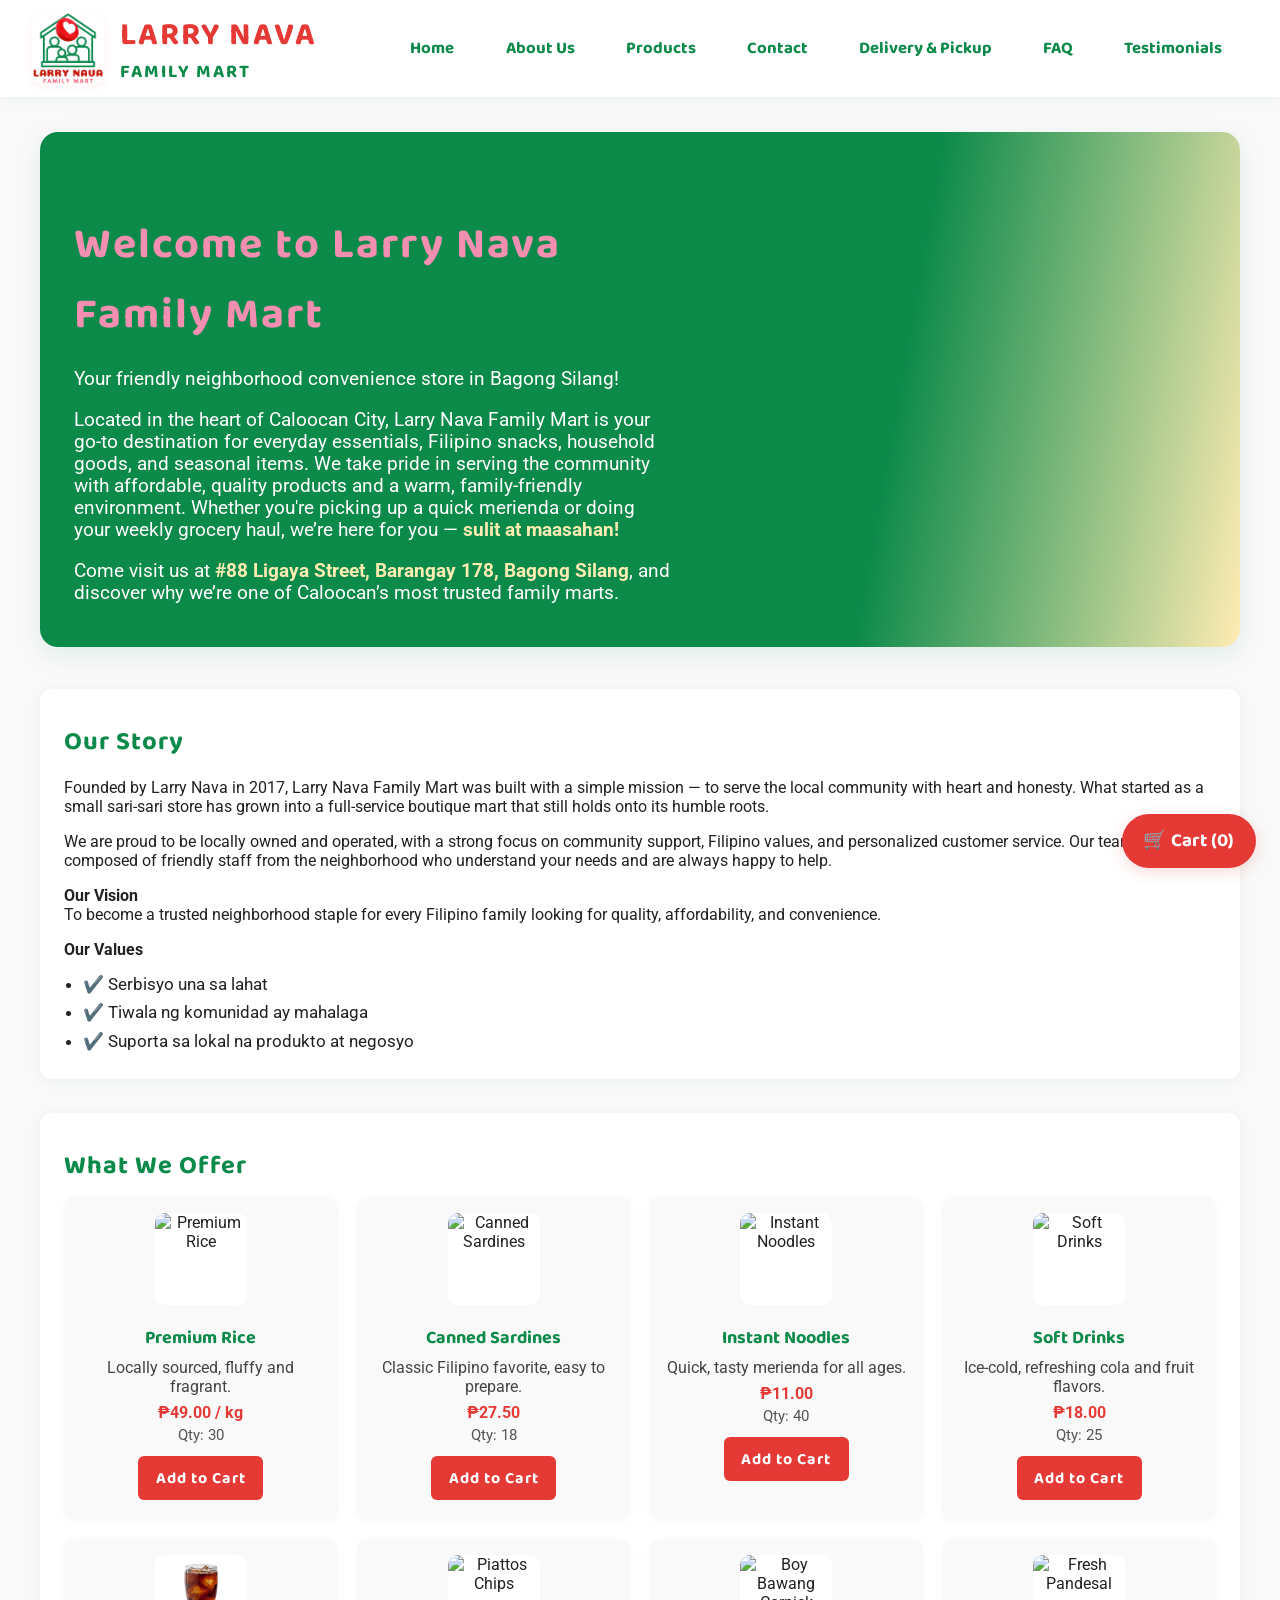
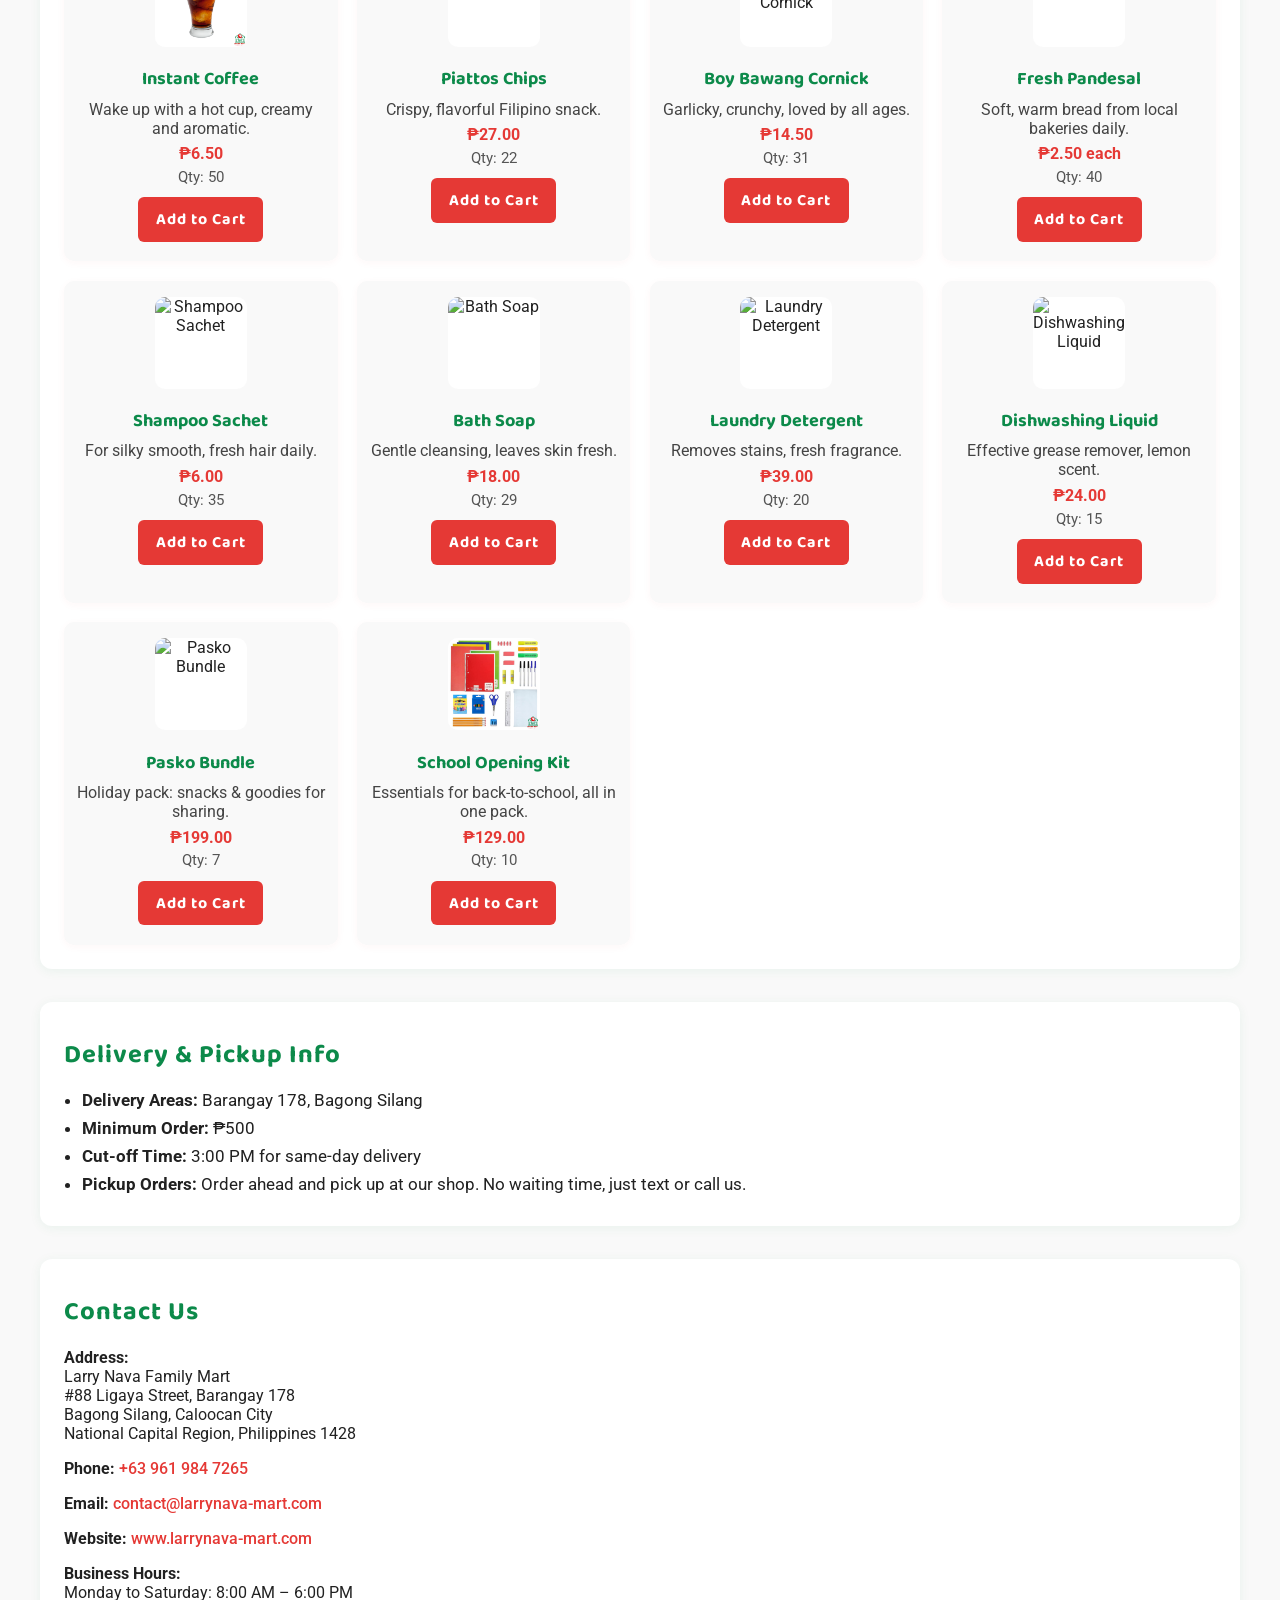
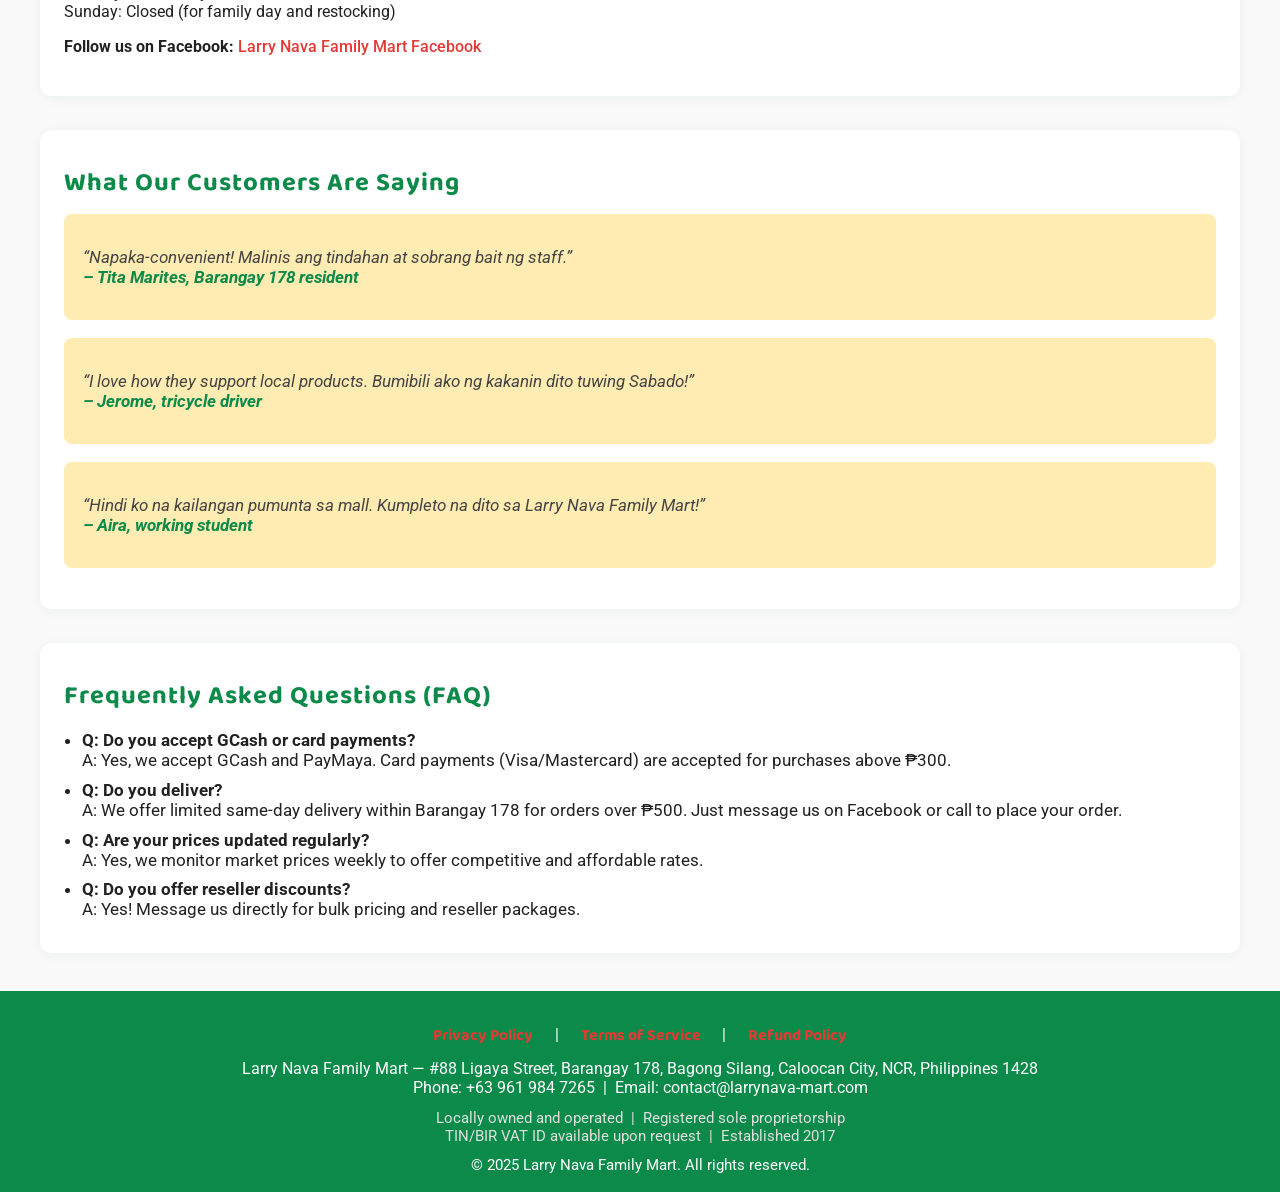
==== commit 8b4cbfb2: "Update index.html" ====
--- a/index.html
+++ b/index.html
@@ -5,7 +5,7 @@
     <title>Larry Nava Family Mart | Bagong Silang, Caloocan</title>
     <meta name="viewport" content="width=device-width, initial-scale=1.0">
     <meta name="description" content="Larry Nava Family Mart: Bagong Silang's trusted Filipino boutique store. Shop essentials, snacks, home goods, and seasonal promos in Caloocan City.">
-    <link rel="icon" href="image/FAVICON.png" type="image/png">
+    <link rel="icon" href="image/LOGO.png" type="image/png">
     <link href="https://fonts.googleapis.com/css?family=Baloo+2:700|Roboto:400,700&display=swap" rel="stylesheet">
     <style>
         :root {
@@ -578,7 +578,7 @@
             <div class="section-title">What We Offer</div>
             <div class="products-list">
                 <div class="product-card">
-                    <img src="image/placeholder.png" alt="Premium Rice">
+                    <img src="image/Pictures1.png" alt="Premium Rice">
                     <h4>Premium Rice</h4>
                     <div class="product-desc">Locally sourced, fluffy and fragrant.</div>
                     <div class="product-price">₱49.00 / kg</div>
@@ -586,7 +586,7 @@
                     <button class="add-to-cart" onclick="addToCart('Premium Rice', 49, 1)">Add to Cart</button>
                 </div>
                 <div class="product-card">
-                    <img src="image/placeholder.png" alt="Canned Sardines">
+                    <img src="image/Pictures.png" alt="Canned Sardines">
                     <h4>Canned Sardines</h4>
                     <div class="product-desc">Classic Filipino favorite, easy to prepare.</div>
                     <div class="product-price">₱27.50</div>
@@ -594,7 +594,7 @@
                     <button class="add-to-cart" onclick="addToCart('Canned Sardines', 27.5, 1)">Add to Cart</button>
                 </div>
                 <div class="product-card">
-                    <img src="image/placeholder.png" alt="Instant Noodles">
+                    <img src="image/Pictures2.png" alt="Instant Noodles">
                     <h4>Instant Noodles</h4>
                     <div class="product-desc">Quick, tasty merienda for all ages.</div>
                     <div class="product-price">₱11.00</div>
@@ -602,7 +602,7 @@
                     <button class="add-to-cart" onclick="addToCart('Instant Noodles', 11, 1)">Add to Cart</button>
                 </div>
                 <div class="product-card">
-                    <img src="image/placeholder.png" alt="Soft Drinks">
+                    <img src="image/Pictures3.png" alt="Soft Drinks">
                     <h4>Soft Drinks</h4>
                     <div class="product-desc">Ice-cold, refreshing cola and fruit flavors.</div>
                     <div class="product-price">₱18.00</div>
@@ -610,7 +610,7 @@
                     <button class="add-to-cart" onclick="addToCart('Soft Drinks', 18, 1)">Add to Cart</button>
                 </div>
                 <div class="product-card">
-                    <img src="image/placeholder.png" alt="Instant Coffee">
+                    <img src="image/Pictures4.png" alt="Instant Coffee">
                     <h4>Instant Coffee</h4>
                     <div class="product-desc">Wake up with a hot cup, creamy and aromatic.</div>
                     <div class="product-price">₱6.50</div>
@@ -618,7 +618,7 @@
                     <button class="add-to-cart" onclick="addToCart('Instant Coffee', 6.5, 1)">Add to Cart</button>
                 </div>
                 <div class="product-card">
-                    <img src="image/placeholder.png" alt="Piattos Chips">
+                    <img src="image/Pictures5.png" alt="Piattos Chips">
                     <h4>Piattos Chips</h4>
                     <div class="product-desc">Crispy, flavorful Filipino snack.</div>
                     <div class="product-price">₱27.00</div>
@@ -626,7 +626,7 @@
                     <button class="add-to-cart" onclick="addToCart('Piattos Chips', 27, 1)">Add to Cart</button>
                 </div>
                 <div class="product-card">
-                    <img src="image/placeholder.png" alt="Boy Bawang Cornick">
+                    <img src="image/Pictures6.png" alt="Boy Bawang Cornick">
                     <h4>Boy Bawang Cornick</h4>
                     <div class="product-desc">Garlicky, crunchy, loved by all ages.</div>
                     <div class="product-price">₱14.50</div>
@@ -634,7 +634,7 @@
                     <button class="add-to-cart" onclick="addToCart('Boy Bawang Cornick', 14.5, 1)">Add to Cart</button>
                 </div>
                 <div class="product-card">
-                    <img src="image/placeholder.png" alt="Fresh Pandesal">
+                    <img src="image/Pictures7.png" alt="Fresh Pandesal">
                     <h4>Fresh Pandesal</h4>
                     <div class="product-desc">Soft, warm bread from local bakeries daily.</div>
                     <div class="product-price">₱2.50 each</div>
@@ -642,7 +642,7 @@
                     <button class="add-to-cart" onclick="addToCart('Fresh Pandesal', 2.5, 1)">Add to Cart</button>
                 </div>
                 <div class="product-card">
-                    <img src="image/placeholder.png" alt="Shampoo Sachet">
+                    <img src="image/Pictures8.png" alt="Shampoo Sachet">
                     <h4>Shampoo Sachet</h4>
                     <div class="product-desc">For silky smooth, fresh hair daily.</div>
                     <div class="product-price">₱6.00</div>
@@ -650,7 +650,7 @@
                     <button class="add-to-cart" onclick="addToCart('Shampoo Sachet', 6, 1)">Add to Cart</button>
                 </div>
                 <div class="product-card">
-                    <img src="image/placeholder.png" alt="Bath Soap">
+                    <img src="image/Pictures9.png" alt="Bath Soap">
                     <h4>Bath Soap</h4>
                     <div class="product-desc">Gentle cleansing, leaves skin fresh.</div>
                     <div class="product-price">₱18.00</div>
@@ -658,7 +658,7 @@
                     <button class="add-to-cart" onclick="addToCart('Bath Soap', 18, 1)">Add to Cart</button>
                 </div>
                 <div class="product-card">
-                    <img src="image/placeholder.png" alt="Laundry Detergent">
+                    <img src="image/Pictures10.png" alt="Laundry Detergent">
                     <h4>Laundry Detergent</h4>
                     <div class="product-desc">Removes stains, fresh fragrance.</div>
                     <div class="product-price">₱39.00</div>
@@ -666,7 +666,7 @@
                     <button class="add-to-cart" onclick="addToCart('Laundry Detergent', 39, 1)">Add to Cart</button>
                 </div>
                 <div class="product-card">
-                    <img src="image/placeholder.png" alt="Dishwashing Liquid">
+                    <img src="image/Pictures11.png" alt="Dishwashing Liquid">
                     <h4>Dishwashing Liquid</h4>
                     <div class="product-desc">Effective grease remover, lemon scent.</div>
                     <div class="product-price">₱24.00</div>
@@ -674,7 +674,7 @@
                     <button class="add-to-cart" onclick="addToCart('Dishwashing Liquid', 24, 1)">Add to Cart</button>
                 </div>
                 <div class="product-card">
-                    <img src="image/placeholder.png" alt="Pasko Bundle">
+                    <img src="image/Pictures12.png" alt="Pasko Bundle">
                     <h4>Pasko Bundle</h4>
                     <div class="product-desc">Holiday pack: snacks & goodies for sharing.</div>
                     <div class="product-price">₱199.00</div>
@@ -682,7 +682,7 @@
                     <button class="add-to-cart" onclick="addToCart('Pasko Bundle', 199, 1)">Add to Cart</button>
                 </div>
                 <div class="product-card">
-                    <img src="image/placeholder.png" alt="School Opening Kit">
+                    <img src="image/Pictures13.png" alt="School Opening Kit">
                     <h4>School Opening Kit</h4>
                     <div class="product-desc">Essentials for back-to-school, all in one pack.</div>
                     <div class="product-price">₱129.00</div>
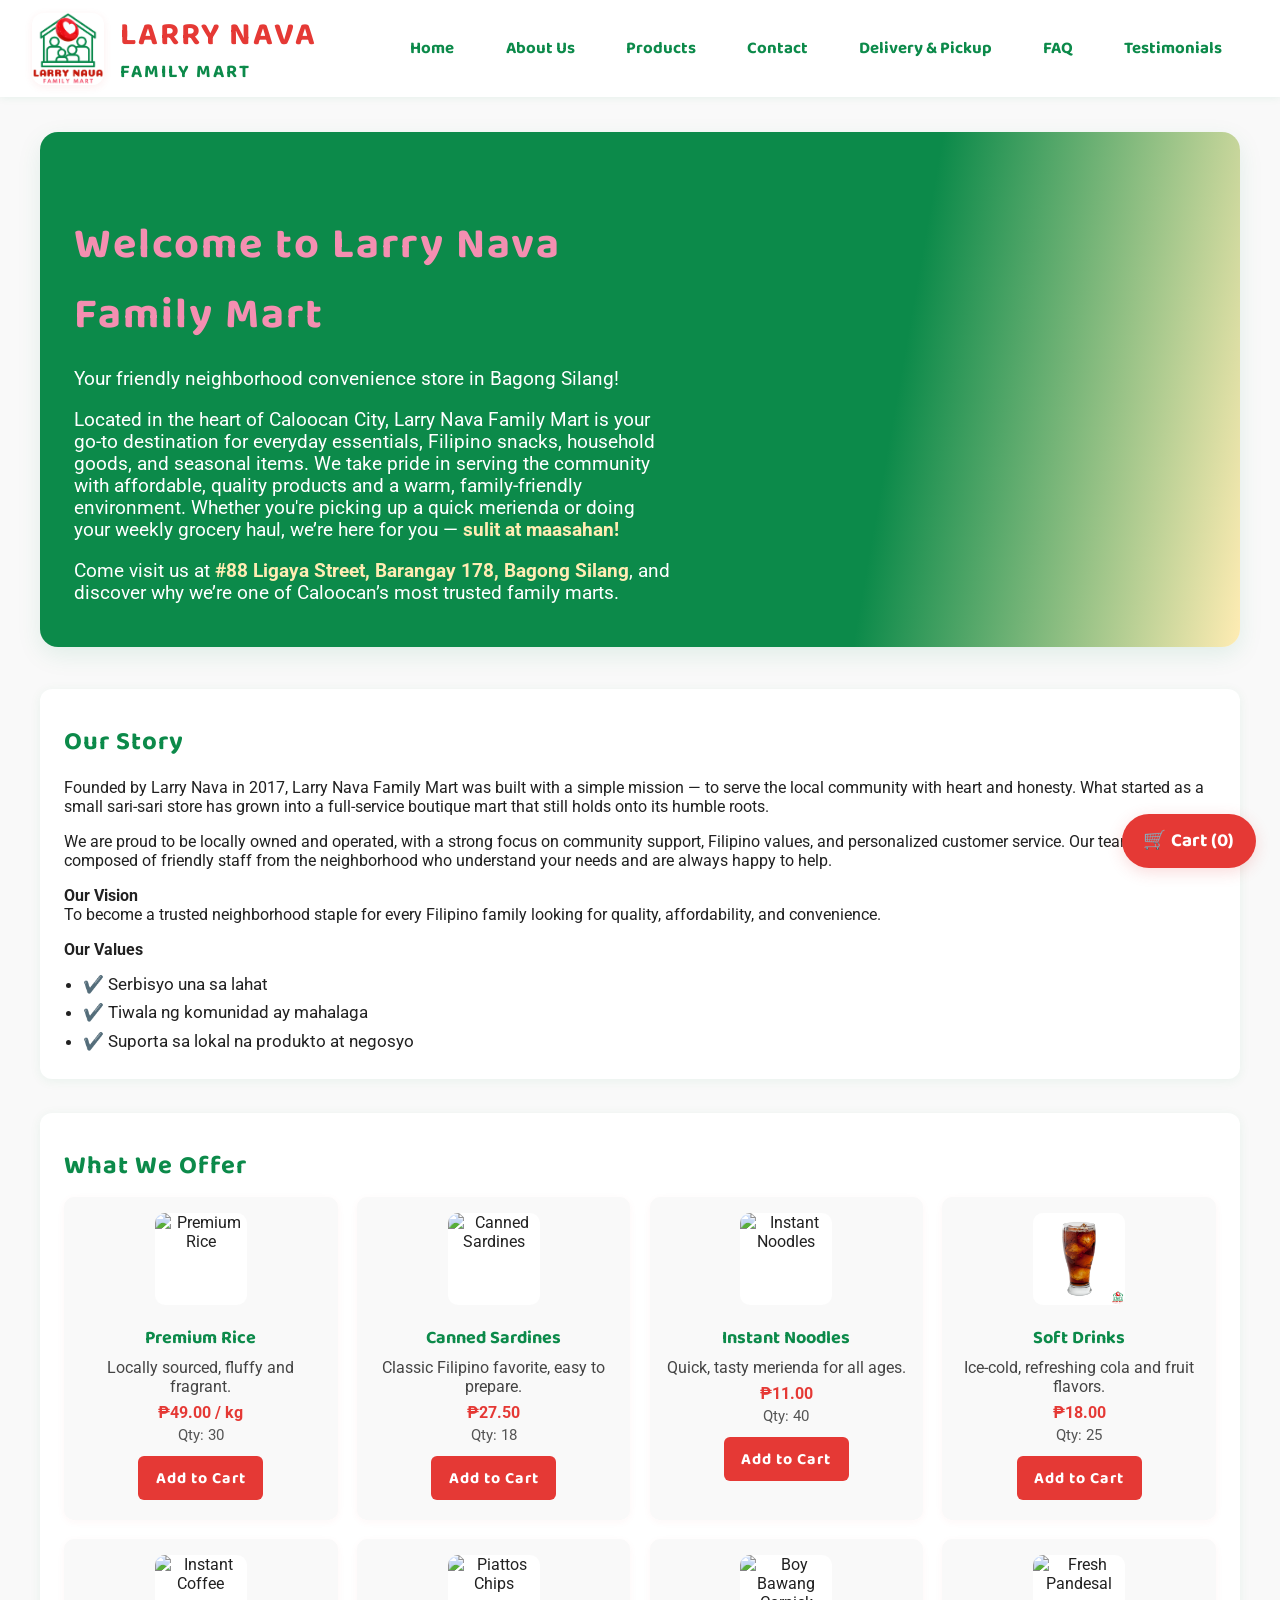
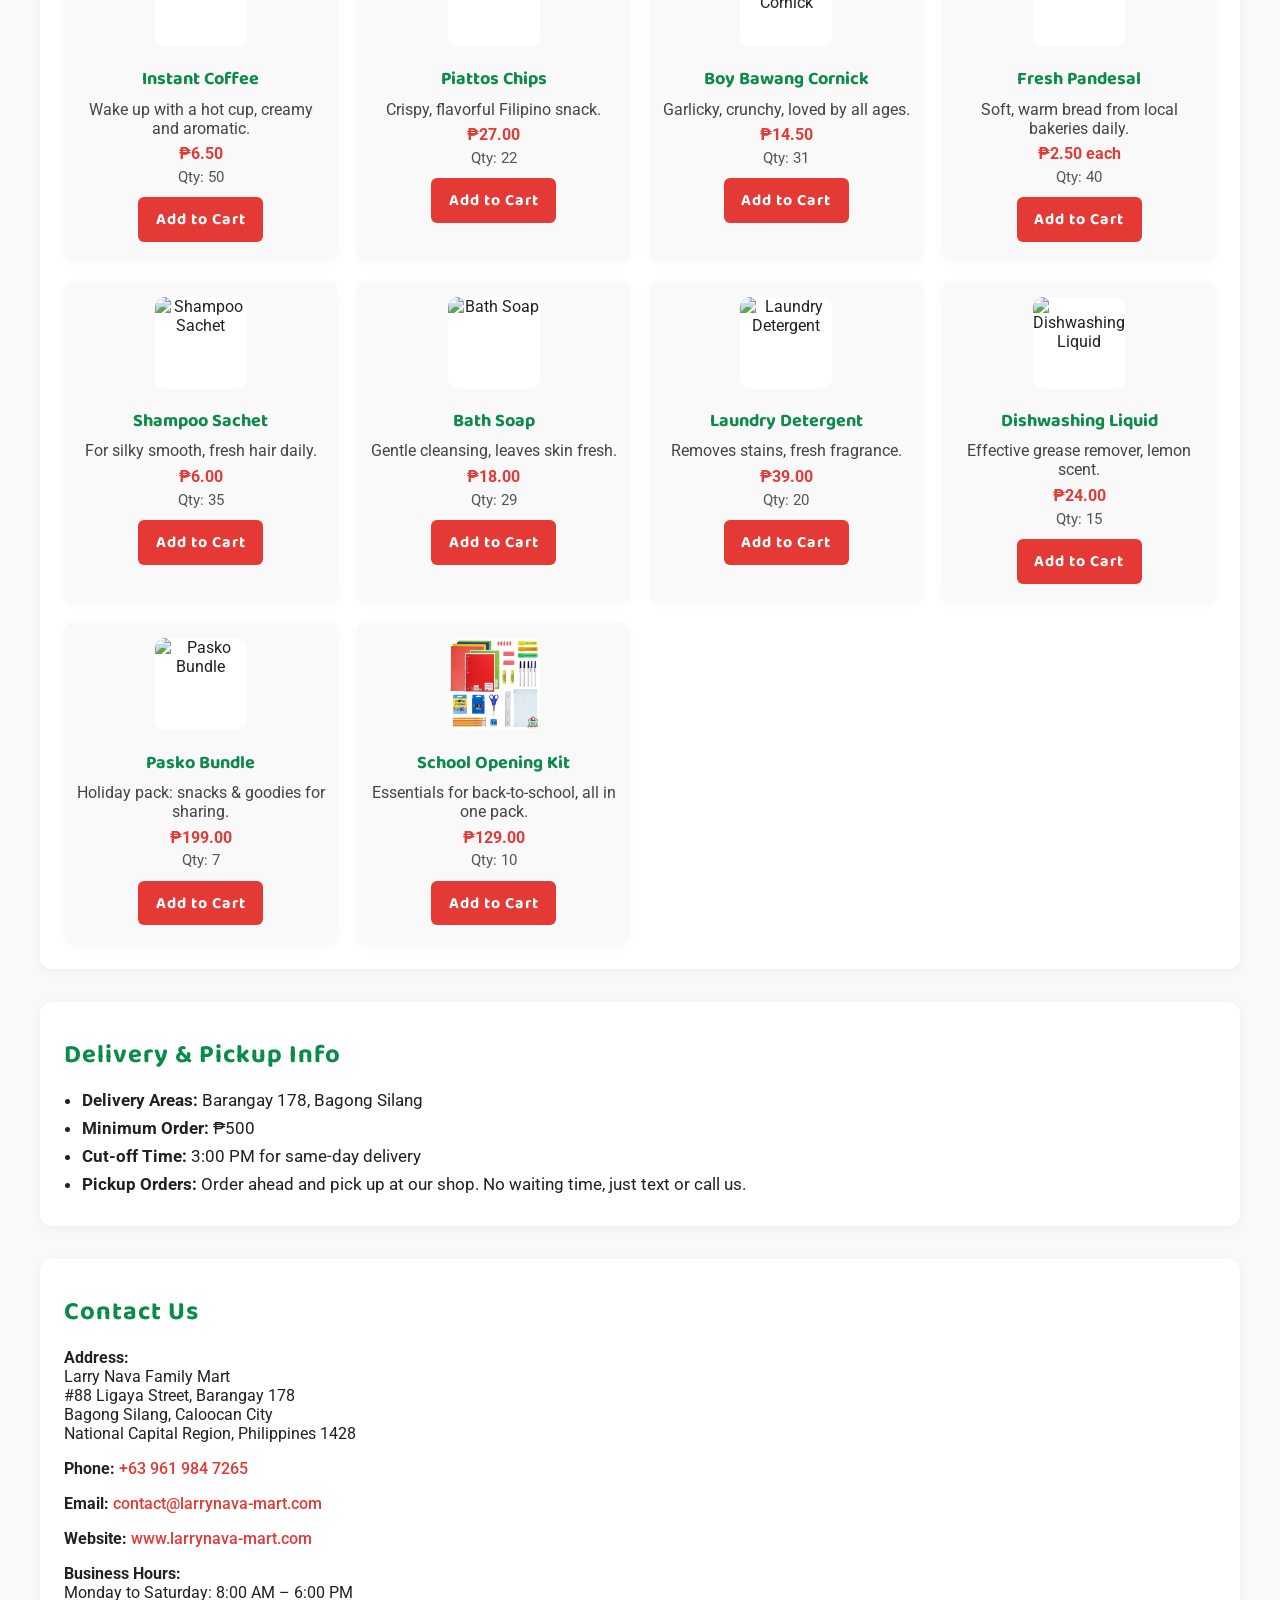
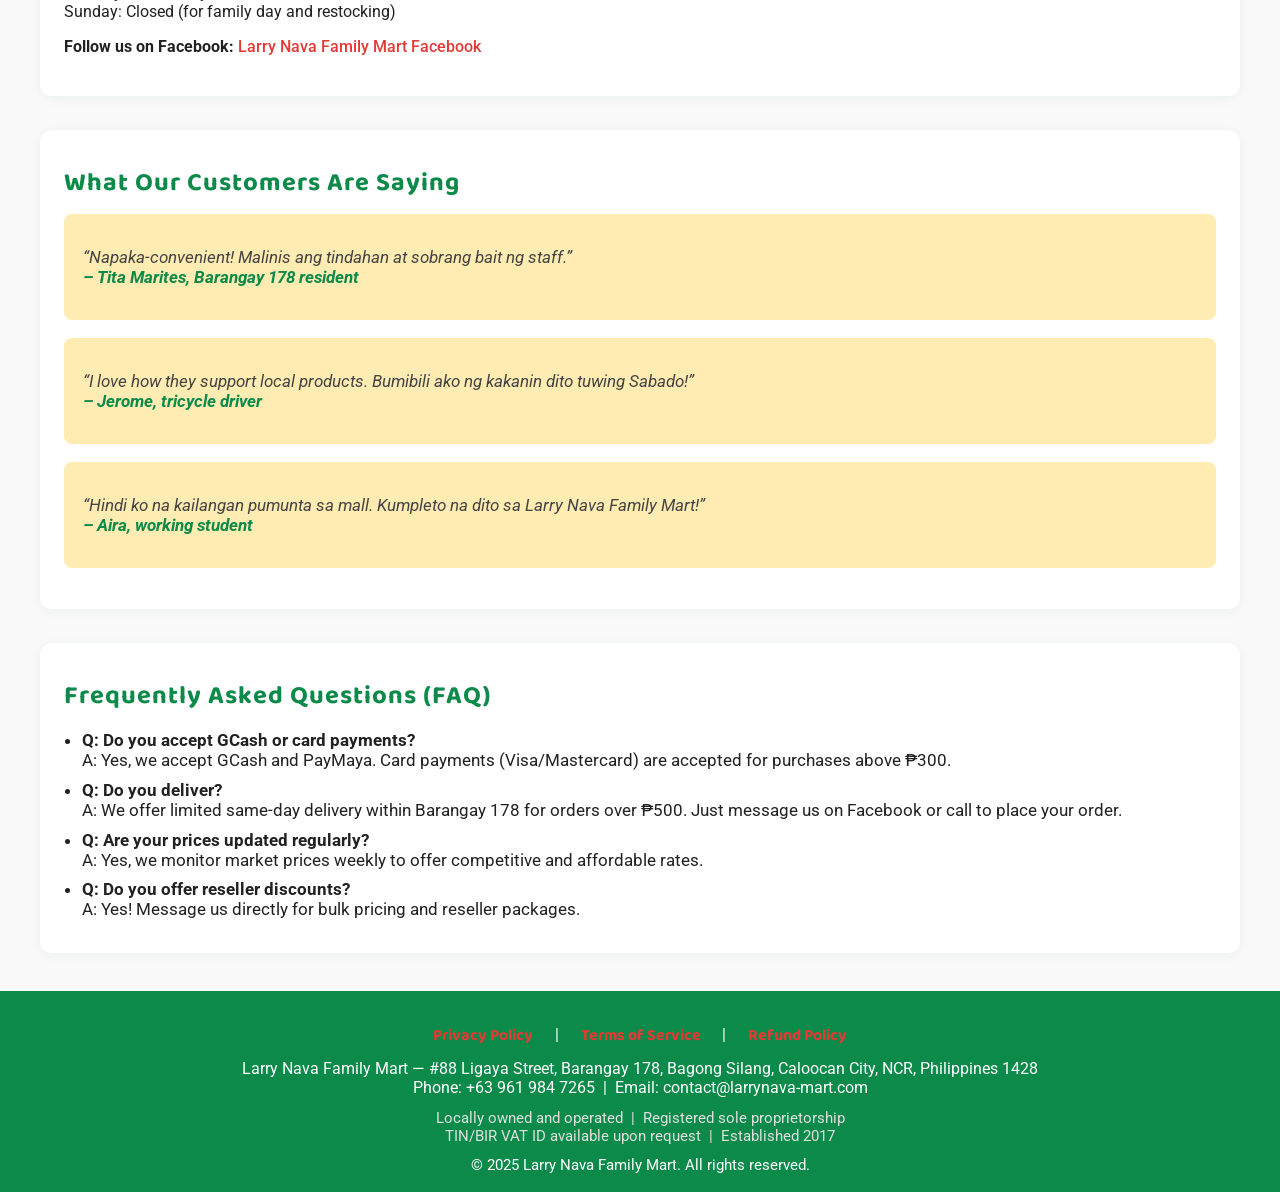
==== commit 8c0ee540: "Update index.html" ====
--- a/index.html
+++ b/index.html
@@ -586,7 +586,7 @@
                     <button class="add-to-cart" onclick="addToCart('Premium Rice', 49, 1)">Add to Cart</button>
                 </div>
                 <div class="product-card">
-                    <img src="image/Pictures.png" alt="Canned Sardines">
+                    <img src="image/Pictures2.png" alt="Canned Sardines">
                     <h4>Canned Sardines</h4>
                     <div class="product-desc">Classic Filipino favorite, easy to prepare.</div>
                     <div class="product-price">₱27.50</div>
@@ -594,7 +594,7 @@
                     <button class="add-to-cart" onclick="addToCart('Canned Sardines', 27.5, 1)">Add to Cart</button>
                 </div>
                 <div class="product-card">
-                    <img src="image/Pictures2.png" alt="Instant Noodles">
+                    <img src="image/Pictures3.png" alt="Instant Noodles">
                     <h4>Instant Noodles</h4>
                     <div class="product-desc">Quick, tasty merienda for all ages.</div>
                     <div class="product-price">₱11.00</div>
@@ -602,7 +602,7 @@
                     <button class="add-to-cart" onclick="addToCart('Instant Noodles', 11, 1)">Add to Cart</button>
                 </div>
                 <div class="product-card">
-                    <img src="image/Pictures3.png" alt="Soft Drinks">
+                    <img src="image/Pictures4.png" alt="Soft Drinks">
                     <h4>Soft Drinks</h4>
                     <div class="product-desc">Ice-cold, refreshing cola and fruit flavors.</div>
                     <div class="product-price">₱18.00</div>
@@ -610,7 +610,7 @@
                     <button class="add-to-cart" onclick="addToCart('Soft Drinks', 18, 1)">Add to Cart</button>
                 </div>
                 <div class="product-card">
-                    <img src="image/Pictures4.png" alt="Instant Coffee">
+                    <img src="image/Pictures5.png" alt="Instant Coffee">
                     <h4>Instant Coffee</h4>
                     <div class="product-desc">Wake up with a hot cup, creamy and aromatic.</div>
                     <div class="product-price">₱6.50</div>
@@ -618,7 +618,7 @@
                     <button class="add-to-cart" onclick="addToCart('Instant Coffee', 6.5, 1)">Add to Cart</button>
                 </div>
                 <div class="product-card">
-                    <img src="image/Pictures5.png" alt="Piattos Chips">
+                    <img src="image/Pictures6.png" alt="Piattos Chips">
                     <h4>Piattos Chips</h4>
                     <div class="product-desc">Crispy, flavorful Filipino snack.</div>
                     <div class="product-price">₱27.00</div>
@@ -626,7 +626,7 @@
                     <button class="add-to-cart" onclick="addToCart('Piattos Chips', 27, 1)">Add to Cart</button>
                 </div>
                 <div class="product-card">
-                    <img src="image/Pictures6.png" alt="Boy Bawang Cornick">
+                    <img src="image/Pictures7.png" alt="Boy Bawang Cornick">
                     <h4>Boy Bawang Cornick</h4>
                     <div class="product-desc">Garlicky, crunchy, loved by all ages.</div>
                     <div class="product-price">₱14.50</div>
@@ -634,7 +634,7 @@
                     <button class="add-to-cart" onclick="addToCart('Boy Bawang Cornick', 14.5, 1)">Add to Cart</button>
                 </div>
                 <div class="product-card">
-                    <img src="image/Pictures7.png" alt="Fresh Pandesal">
+                    <img src="image/Pictures8.png" alt="Fresh Pandesal">
                     <h4>Fresh Pandesal</h4>
                     <div class="product-desc">Soft, warm bread from local bakeries daily.</div>
                     <div class="product-price">₱2.50 each</div>
@@ -642,7 +642,7 @@
                     <button class="add-to-cart" onclick="addToCart('Fresh Pandesal', 2.5, 1)">Add to Cart</button>
                 </div>
                 <div class="product-card">
-                    <img src="image/Pictures8.png" alt="Shampoo Sachet">
+                    <img src="image/Pictures9.png" alt="Shampoo Sachet">
                     <h4>Shampoo Sachet</h4>
                     <div class="product-desc">For silky smooth, fresh hair daily.</div>
                     <div class="product-price">₱6.00</div>
@@ -650,7 +650,7 @@
                     <button class="add-to-cart" onclick="addToCart('Shampoo Sachet', 6, 1)">Add to Cart</button>
                 </div>
                 <div class="product-card">
-                    <img src="image/Pictures9.png" alt="Bath Soap">
+                    <img src="image/Pictures10.png" alt="Bath Soap">
                     <h4>Bath Soap</h4>
                     <div class="product-desc">Gentle cleansing, leaves skin fresh.</div>
                     <div class="product-price">₱18.00</div>
@@ -658,7 +658,7 @@
                     <button class="add-to-cart" onclick="addToCart('Bath Soap', 18, 1)">Add to Cart</button>
                 </div>
                 <div class="product-card">
-                    <img src="image/Pictures10.png" alt="Laundry Detergent">
+                    <img src="image/Pictures11.png" alt="Laundry Detergent">
                     <h4>Laundry Detergent</h4>
                     <div class="product-desc">Removes stains, fresh fragrance.</div>
                     <div class="product-price">₱39.00</div>
@@ -666,7 +666,7 @@
                     <button class="add-to-cart" onclick="addToCart('Laundry Detergent', 39, 1)">Add to Cart</button>
                 </div>
                 <div class="product-card">
-                    <img src="image/Pictures11.png" alt="Dishwashing Liquid">
+                    <img src="image/Pictures14.png" alt="Dishwashing Liquid">
                     <h4>Dishwashing Liquid</h4>
                     <div class="product-desc">Effective grease remover, lemon scent.</div>
                     <div class="product-price">₱24.00</div>
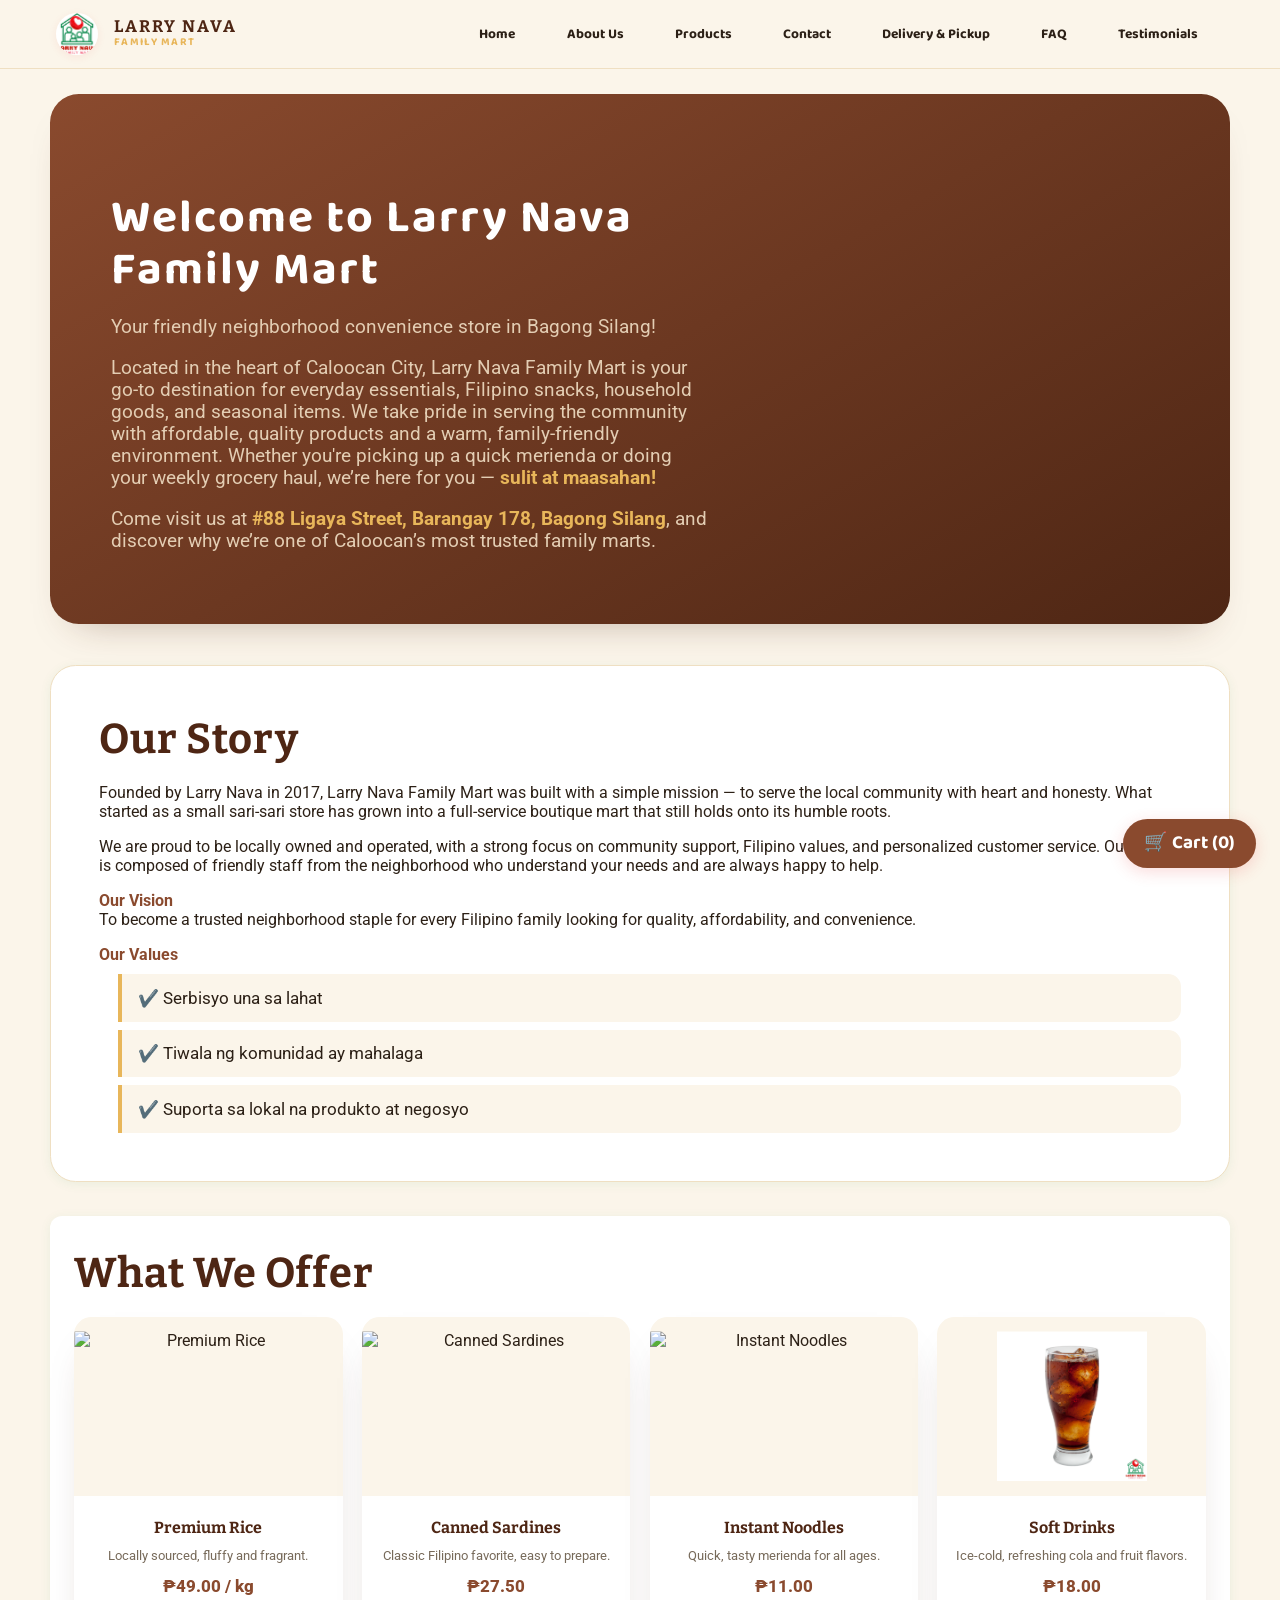
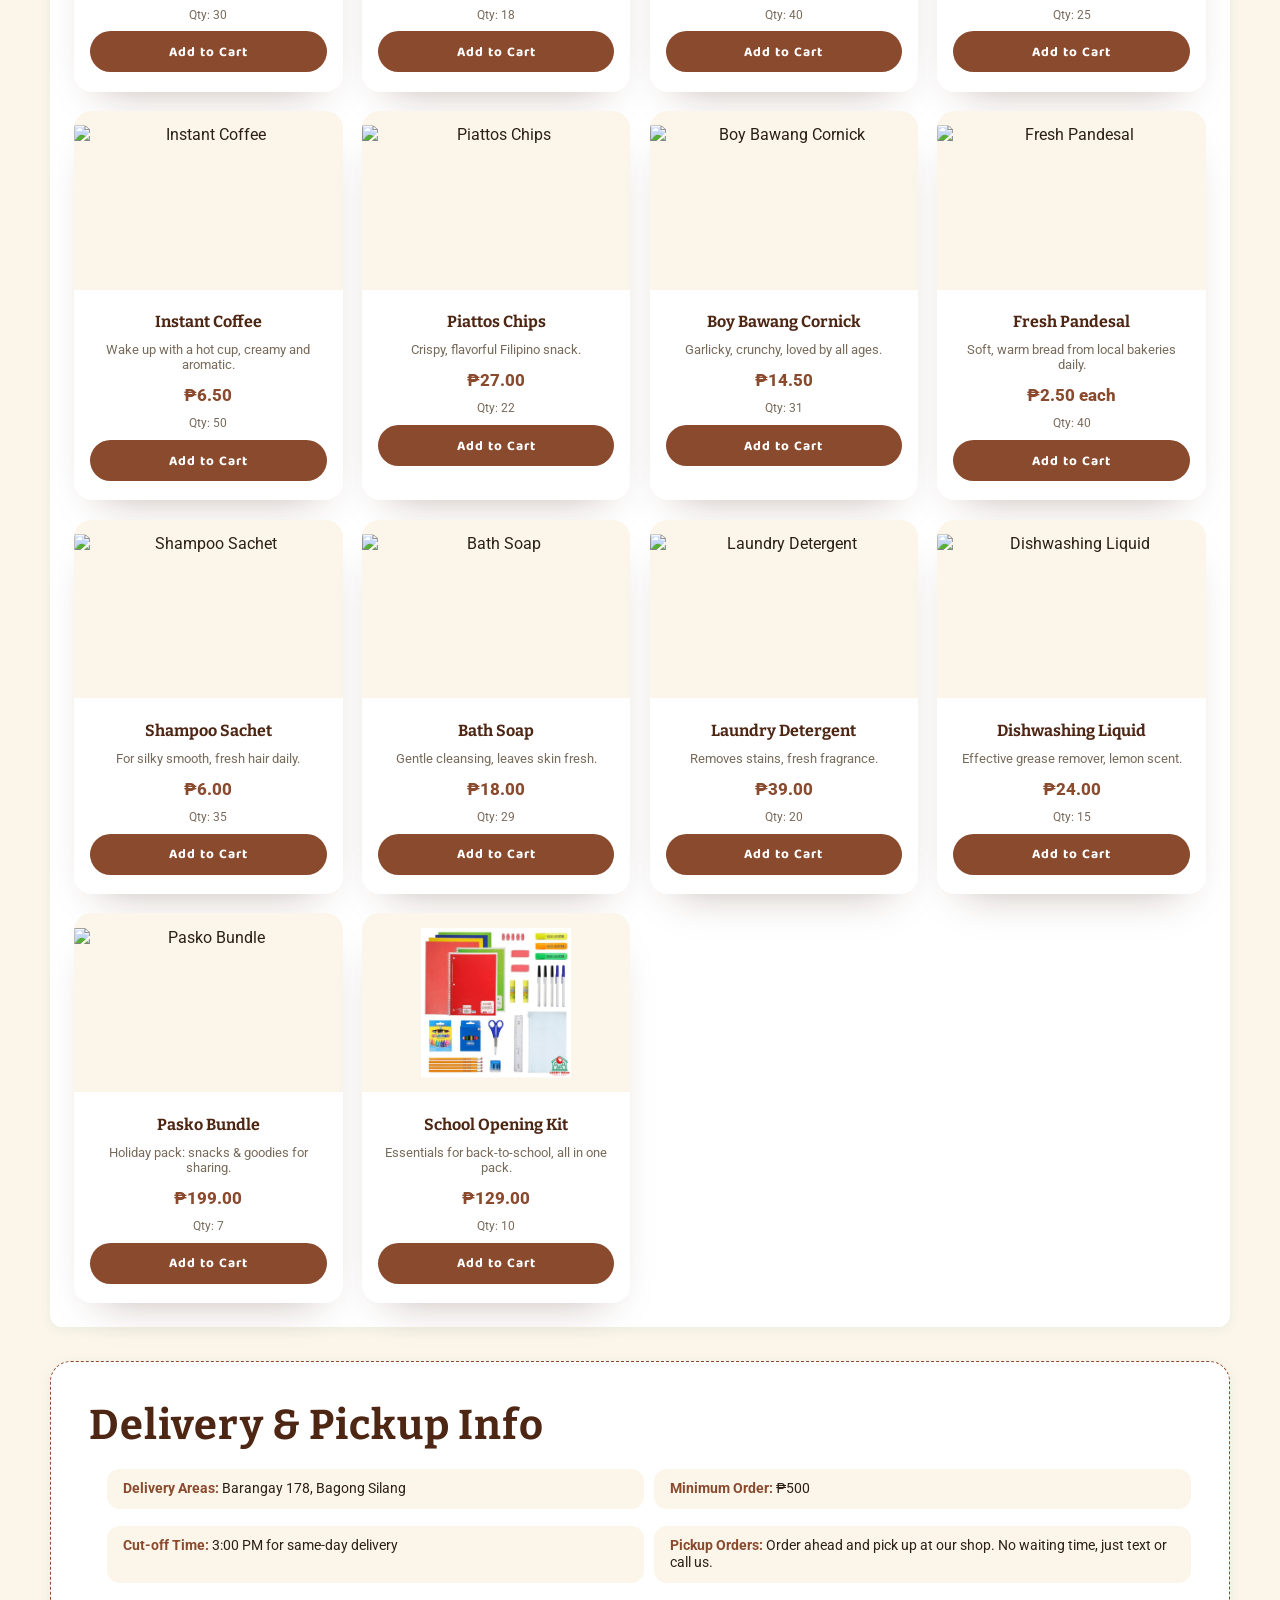
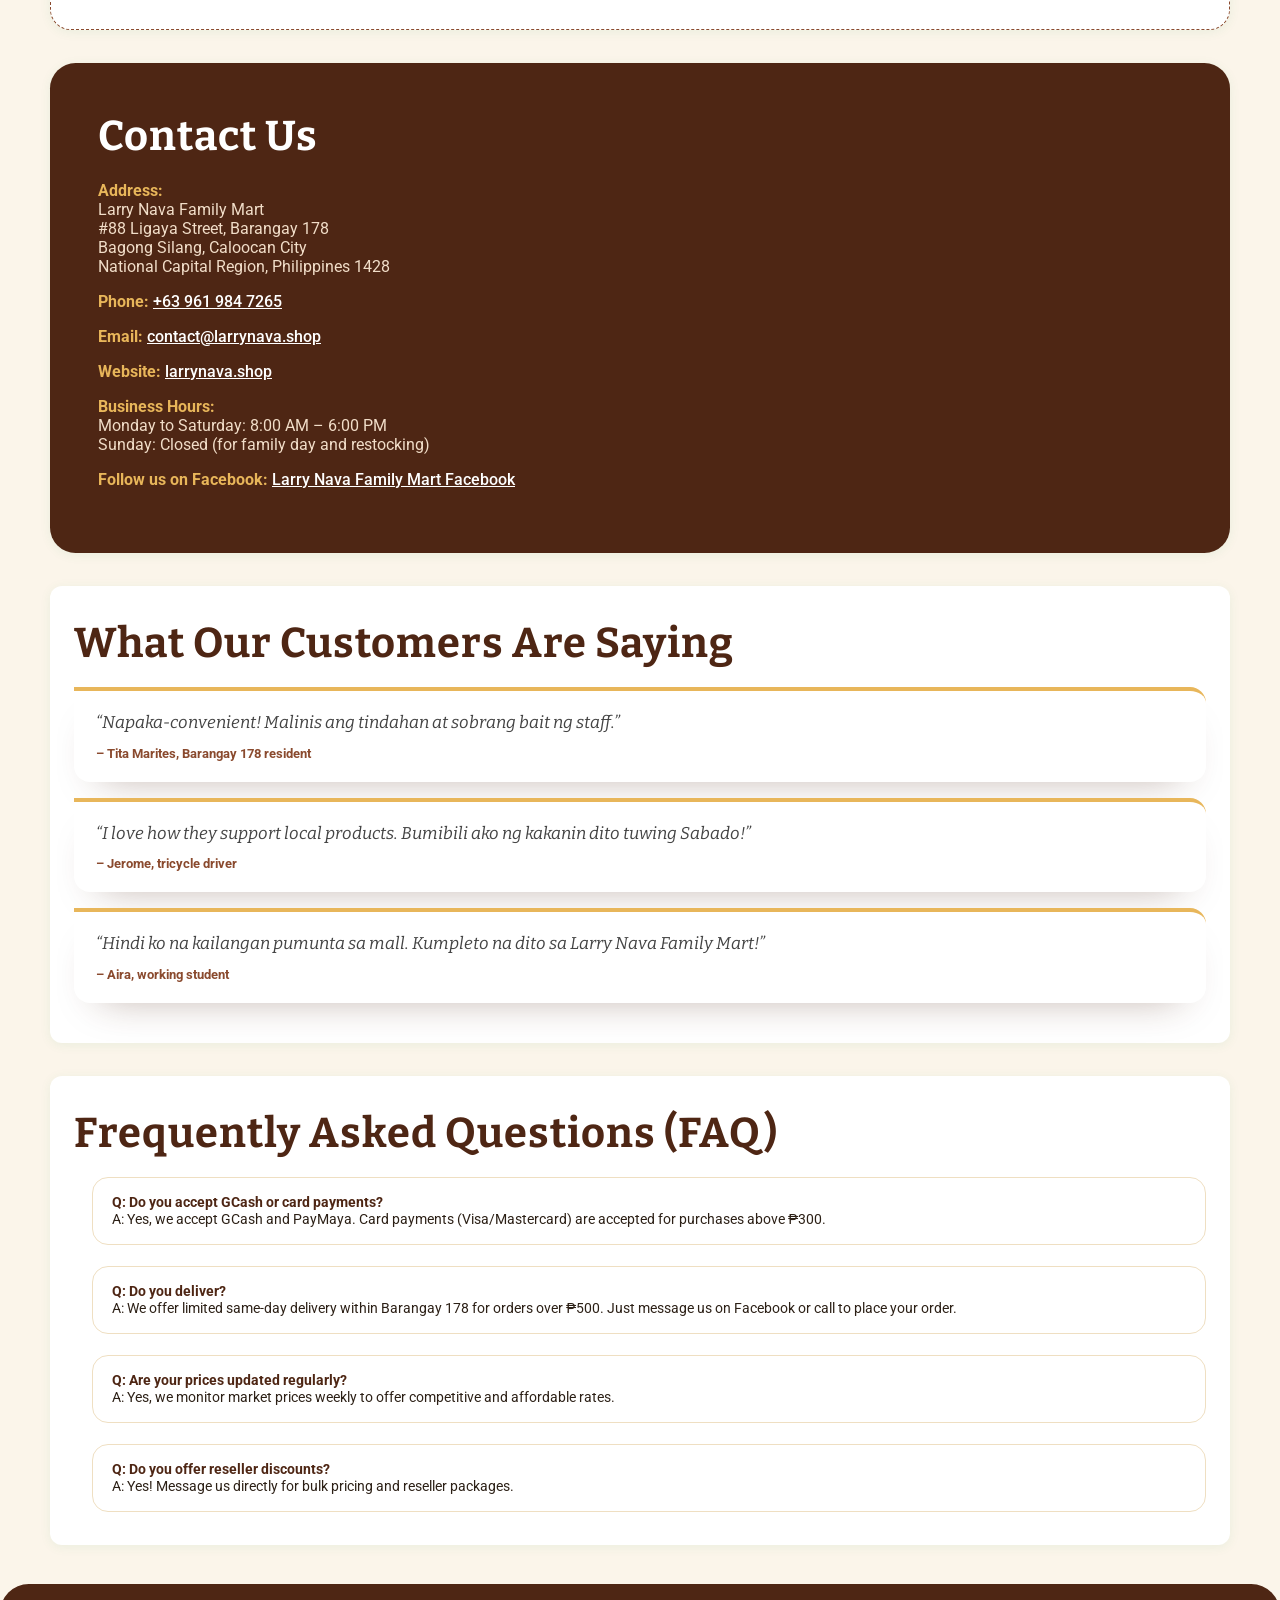
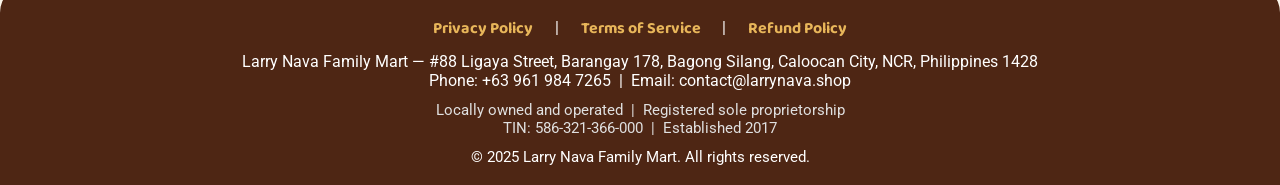
==== commit 49beeae1: "Update site content and fix business registration data Co-Authored-By: Claude Sonnet 5 <noreply@anth" ====
--- a/index.html
+++ b/index.html
@@ -7,6 +7,9 @@
     <meta name="description" content="Larry Nava Family Mart: Bagong Silang's trusted Filipino boutique store. Shop essentials, snacks, home goods, and seasonal promos in Caloocan City.">
     <link rel="icon" href="image/LOGO.png" type="image/png">
     <link href="https://fonts.googleapis.com/css?family=Baloo+2:700|Roboto:400,700&display=swap" rel="stylesheet">
+    <link rel="preconnect" href="https://fonts.googleapis.com">
+    <link rel="preconnect" href="https://fonts.gstatic.com" crossorigin>
+    <link href="https://fonts.googleapis.com/css2?family=Bitter:wght@600;700;800&display=swap" rel="stylesheet">
     <style>
         :root {
             --brand-green: #0C8A4A;
@@ -507,6 +510,7 @@
             }
         }
     </style>
+  <link rel="stylesheet" href="polish.css">
 </head>
 <body>
     <header>
@@ -533,7 +537,7 @@
     <button class="cart-toggle" id="cart-toggle-btn" onclick="openCartPopup()">🛒 Cart (<span id="cart-count">0</span>)</button>
     <div class="cart-popup-overlay" id="cart-popup-overlay">
         <div class="cart-popup" id="cart-popup">
-            <div class="cart-popup-header">Total Belanja Anda</div>
+            <div class="cart-popup-header">Your Shopping Cart</div>
             <ul class="cart-popup-list" id="cart-popup-list"></ul>
             <div class="cart-popup-total" id="cart-popup-total"></div>
             <div class="cart-popup-actions">
@@ -709,8 +713,8 @@
             National Capital Region, Philippines 1428
             </p>
             <p><strong>Phone:</strong> <a href="tel:+639619847265">+63 961 984 7265</a></p>
-            <p><strong>Email:</strong> <a href="mailto:contact@larrynava-mart.com">contact@larrynava-mart.com</a></p>
-            <p><strong>Website:</strong> <a href="https://www.larrynava-mart.com" target="_blank">www.larrynava-mart.com</a></p>
+            <p><strong>Email:</strong> <a href="mailto:contact@larrynava.shop">contact@larrynava.shop</a></p>
+            <p><strong>Website:</strong> <a href="https://larrynava.shop" target="_blank">larrynava.shop</a></p>
             <p><strong>Business Hours:</strong><br>
             Monday to Saturday: 8:00 AM – 6:00 PM<br>
             Sunday: Closed (for family day and restocking)</p>
@@ -759,11 +763,11 @@
         </div>
         <div class="footer-info">
             Larry Nava Family Mart &mdash; #88 Ligaya Street, Barangay 178, Bagong Silang, Caloocan City, NCR, Philippines 1428<br>
-            Phone: +63 961 984 7265 &nbsp;|&nbsp; Email: contact@larrynava-mart.com
+            Phone: +63 961 984 7265 &nbsp;|&nbsp; Email: contact@larrynava.shop
         </div>
         <div class="footer-meta">
             Locally owned and operated &nbsp;|&nbsp; Registered sole proprietorship<br>
-            TIN/BIR VAT ID available upon request &nbsp;|&nbsp; Established 2017
+            TIN: 586-321-366-000 &nbsp;|&nbsp; Established 2017
         </div>
         <div style="margin-top:0.7rem;font-size:0.95rem;">
             &copy; 2025 Larry Nava Family Mart. All rights reserved.
--- a/polish.css
+++ b/polish.css
@@ -0,0 +1,93 @@
+:root {
+  --chestnut: #8a4a2e;
+  --chestnut-deep: #4e2614;
+  --wheat: #e8b65a;
+  --cream: #fbf5ea;
+  --card: #fff;
+  --ink: #2c2016;
+  --muted: #776a5a;
+  --line: #efdfc2;
+  --radius: 1.2rem;
+  --shadow: 0 20px 42px -26px rgba(78,38,20,.4);
+  --display: 'Bitter', Georgia, serif;
+}
+html { scroll-behavior: smooth; }
+body { background: var(--cream); color: var(--ink); -webkit-font-smoothing: antialiased; }
+section[id] { scroll-margin-top: 110px; }
+h1, .section-title, .cart-header, .cart-popup-header { font-family: var(--display); }
+
+/* Header */
+header { background: rgba(251,245,234,.95); backdrop-filter: blur(6px); box-shadow: none; border-bottom: 1px solid var(--line); padding: .8rem 1.5rem; }
+.logo-area img { width: 42px; height: 42px; border-radius: 50%; }
+.brand-title { font-family: var(--display); font-size: 1.05rem; color: var(--chestnut-deep); }
+.brand-subtitle { font-size: .68rem; letter-spacing: .12em; color: var(--wheat); }
+#main-nav a { font-weight: 700; font-size: .86rem; color: var(--ink); }
+#main-nav a:hover { color: var(--chestnut); }
+.cart-toggle { background: var(--chestnut); color: #fff; border-radius: 999px; padding: .6rem 1.3rem; font-weight: 700; cursor: pointer; }
+.cart-toggle:hover { background: var(--chestnut-deep); }
+
+main.main-container { max-width: 1180px; margin: 0 auto; padding: 0 1.5rem; }
+main > section { margin-bottom: clamp(3.2rem, 7vw, 5.5rem); }
+.section-title { font-size: clamp(1.8rem, 3.6vw, 2.6rem); color: var(--chestnut-deep); margin-bottom: 1.2rem; }
+
+/* Hero */
+.hero-section {
+  background: linear-gradient(150deg, var(--chestnut) 0%, var(--chestnut-deep) 100%); color: #f1ddc8;
+  border-radius: 1.8rem; padding: clamp(2rem, 5vw, 3.8rem); margin-top: 1.6rem; box-shadow: var(--shadow);
+}
+.hero-content h1 { color: #fff; font-size: clamp(2rem, 4vw, 2.9rem); line-height: 1.12; margin-bottom: .8rem; }
+.hero-content p { color: #e3cdb3; max-width: 64ch; margin-bottom: .7rem; }
+.hero-content strong { color: var(--wheat); }
+
+/* About */
+.about-section { background: var(--card); border: 1px solid var(--line); border-radius: 1.6rem; padding: clamp(1.8rem,4vw,3rem); }
+.about-section ul { list-style: none; margin-top: .6rem; display: grid; gap: .5rem; }
+.about-section li { background: var(--cream); border-left: 4px solid var(--wheat); border-radius: 0 .8rem .8rem 0; padding: .6rem 1rem; }
+.about-section strong { color: var(--chestnut); }
+
+/* Products */
+.products-list { display: grid; grid-template-columns: repeat(4, 1fr); gap: 1.2rem; }
+.product-card { background: var(--card); border: none; border-radius: 1.1rem; box-shadow: var(--shadow); padding: 0 0 1.2rem; overflow: hidden; transition: transform .2s; text-align: center; }
+.product-card:hover { transform: translateY(-5px); }
+.product-card img { width: 100%; height: 150px; object-fit: contain; background: var(--cream); padding: .9rem; margin-bottom: .8rem; }
+.product-card h4 { font-family: var(--display); color: var(--chestnut-deep); font-size: 1rem; }
+.product-desc { color: var(--muted); font-size: .8rem; padding: .3rem 1rem 0; }
+.product-price { color: var(--chestnut); font-weight: 800; font-size: 1.05rem; padding: .4rem 0; }
+.product-stock { color: var(--muted); font-size: .75rem; margin-bottom: .6rem; }
+.add-to-cart { margin: 0 1rem; width: calc(100% - 2rem); background: var(--chestnut); color: #fff; border: none; border-radius: 999px; padding: .6rem; font-weight: 700; font-size: .85rem; cursor: pointer; }
+.add-to-cart:hover { background: var(--chestnut-deep); }
+
+/* Delivery */
+.delivery-section { background: var(--card); border: 1px dashed var(--chestnut); border-radius: 1.3rem; padding: clamp(1.6rem,4vw,2.4rem); }
+.delivery-section ul { list-style: none; display: grid; grid-template-columns: 1fr 1fr; gap: .6rem; }
+.delivery-section li { background: var(--cream); border-radius: .8rem; padding: .7rem 1rem; font-size: .9rem; }
+.delivery-section strong { color: var(--chestnut); }
+
+/* Contact */
+.contact-section { background: var(--chestnut-deep); color: #f1ddc8; border-radius: 1.6rem; padding: clamp(1.8rem,4vw,3rem); }
+.contact-section .section-title { color: #fff; }
+.contact-section strong { color: var(--wheat); }
+.contact-section a { color: #fff; text-decoration: underline; }
+
+/* Testimonials */
+.testimonials-section blockquote { background: var(--card); border-top: 4px solid var(--wheat); border-radius: 0 1rem 1rem 1rem; box-shadow: var(--shadow); padding: 1.3rem 1.4rem; margin: 0 0 1rem; }
+.testimonials-section blockquote p { margin: 0; font-family: var(--display); font-style: italic; }
+.testimonials-section span { display: block; margin-top: .8rem; font-family: 'Roboto', sans-serif; font-style: normal; font-weight: 700; font-size: .8rem; color: var(--chestnut); }
+
+/* FAQ */
+.faq-section ul { list-style: none; display: grid; gap: .7rem; }
+.faq-section li { background: var(--card); border: 1px solid var(--line); border-radius: 1rem; padding: 1rem 1.2rem; font-size: .9rem; }
+.faq-section strong { color: var(--chestnut-deep); }
+
+footer { background: var(--chestnut-deep); border-radius: 1.8rem 1.8rem 0 0; }
+.footer-links a { color: var(--wheat); }
+
+@media (max-width: 1000px) {
+  .products-list { grid-template-columns: 1fr 1fr; }
+  .delivery-section ul { grid-template-columns: 1fr; }
+}
+@media (max-width: 600px) {
+  .products-list { grid-template-columns: 1fr; }
+  .hero-section { border-radius: 1.4rem; }
+}
+@media (prefers-reduced-motion: reduce) { html { scroll-behavior: auto; } * { transition: none !important; } }
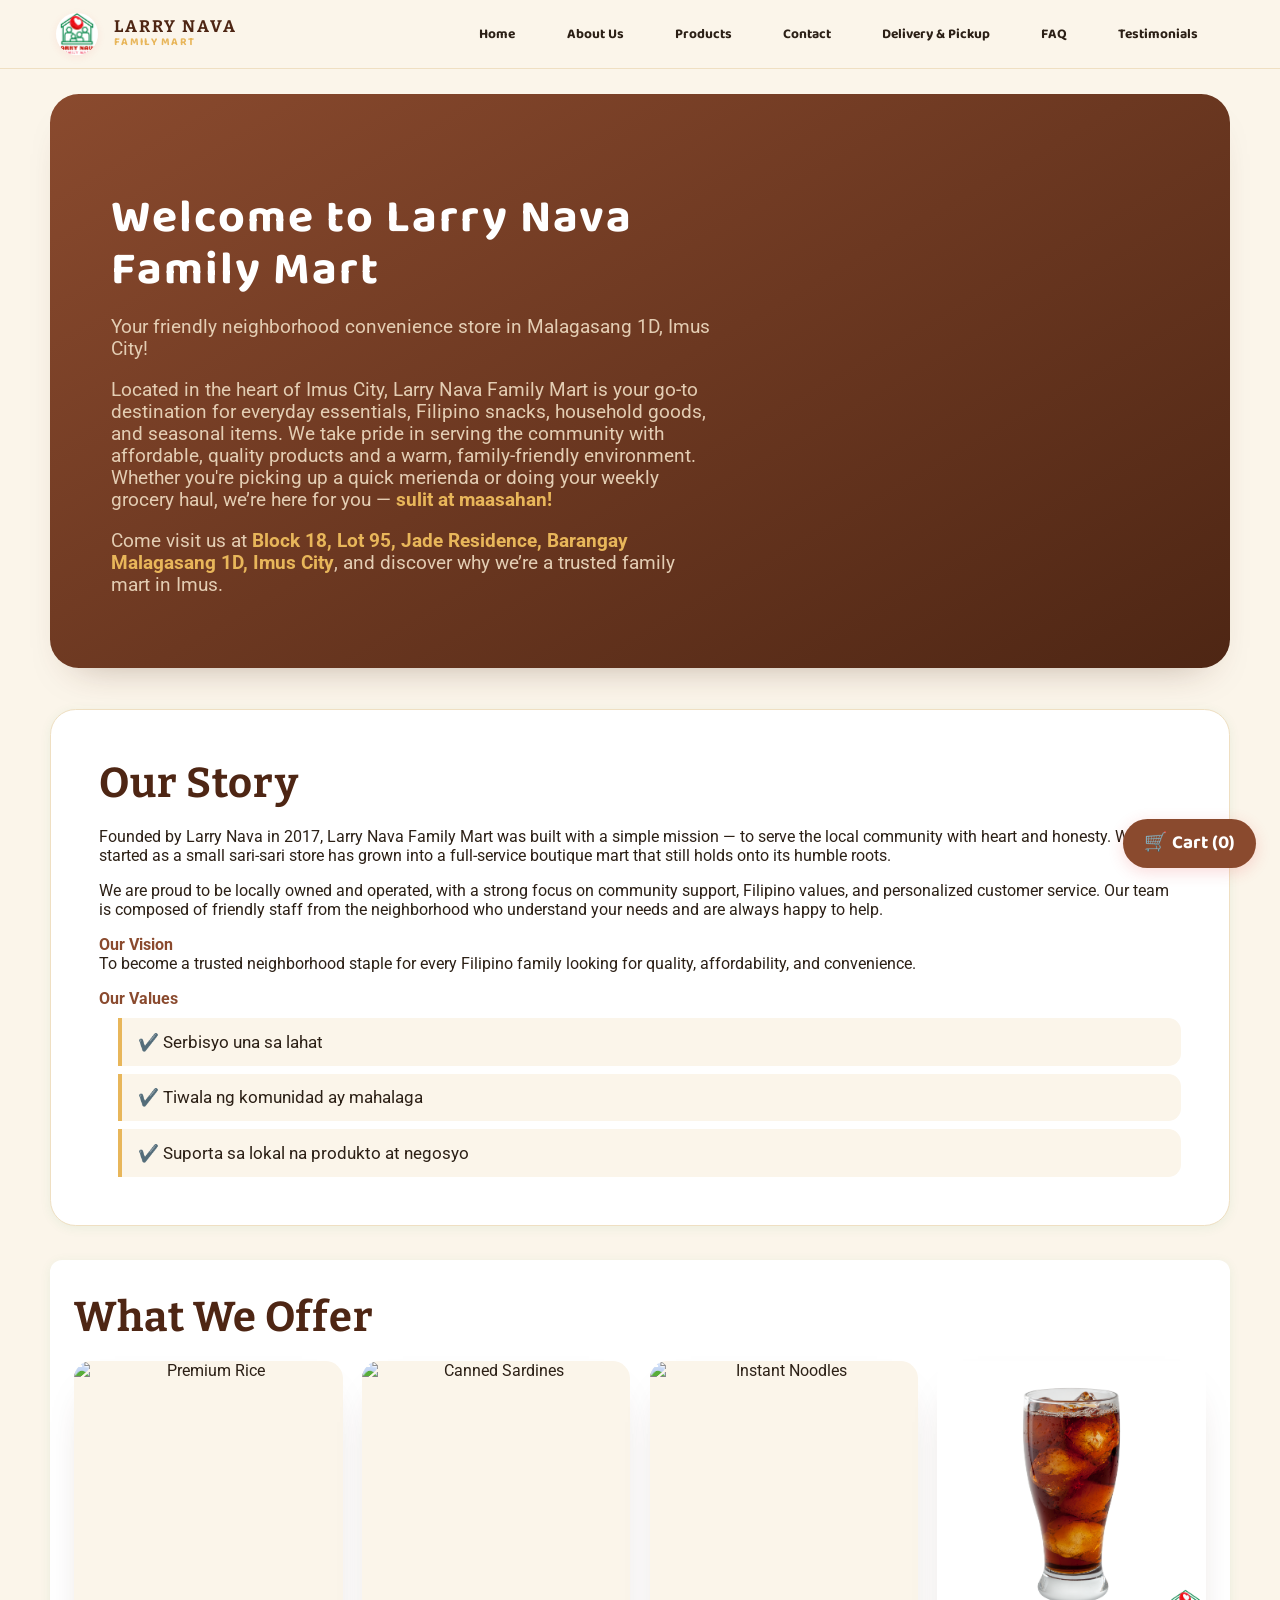
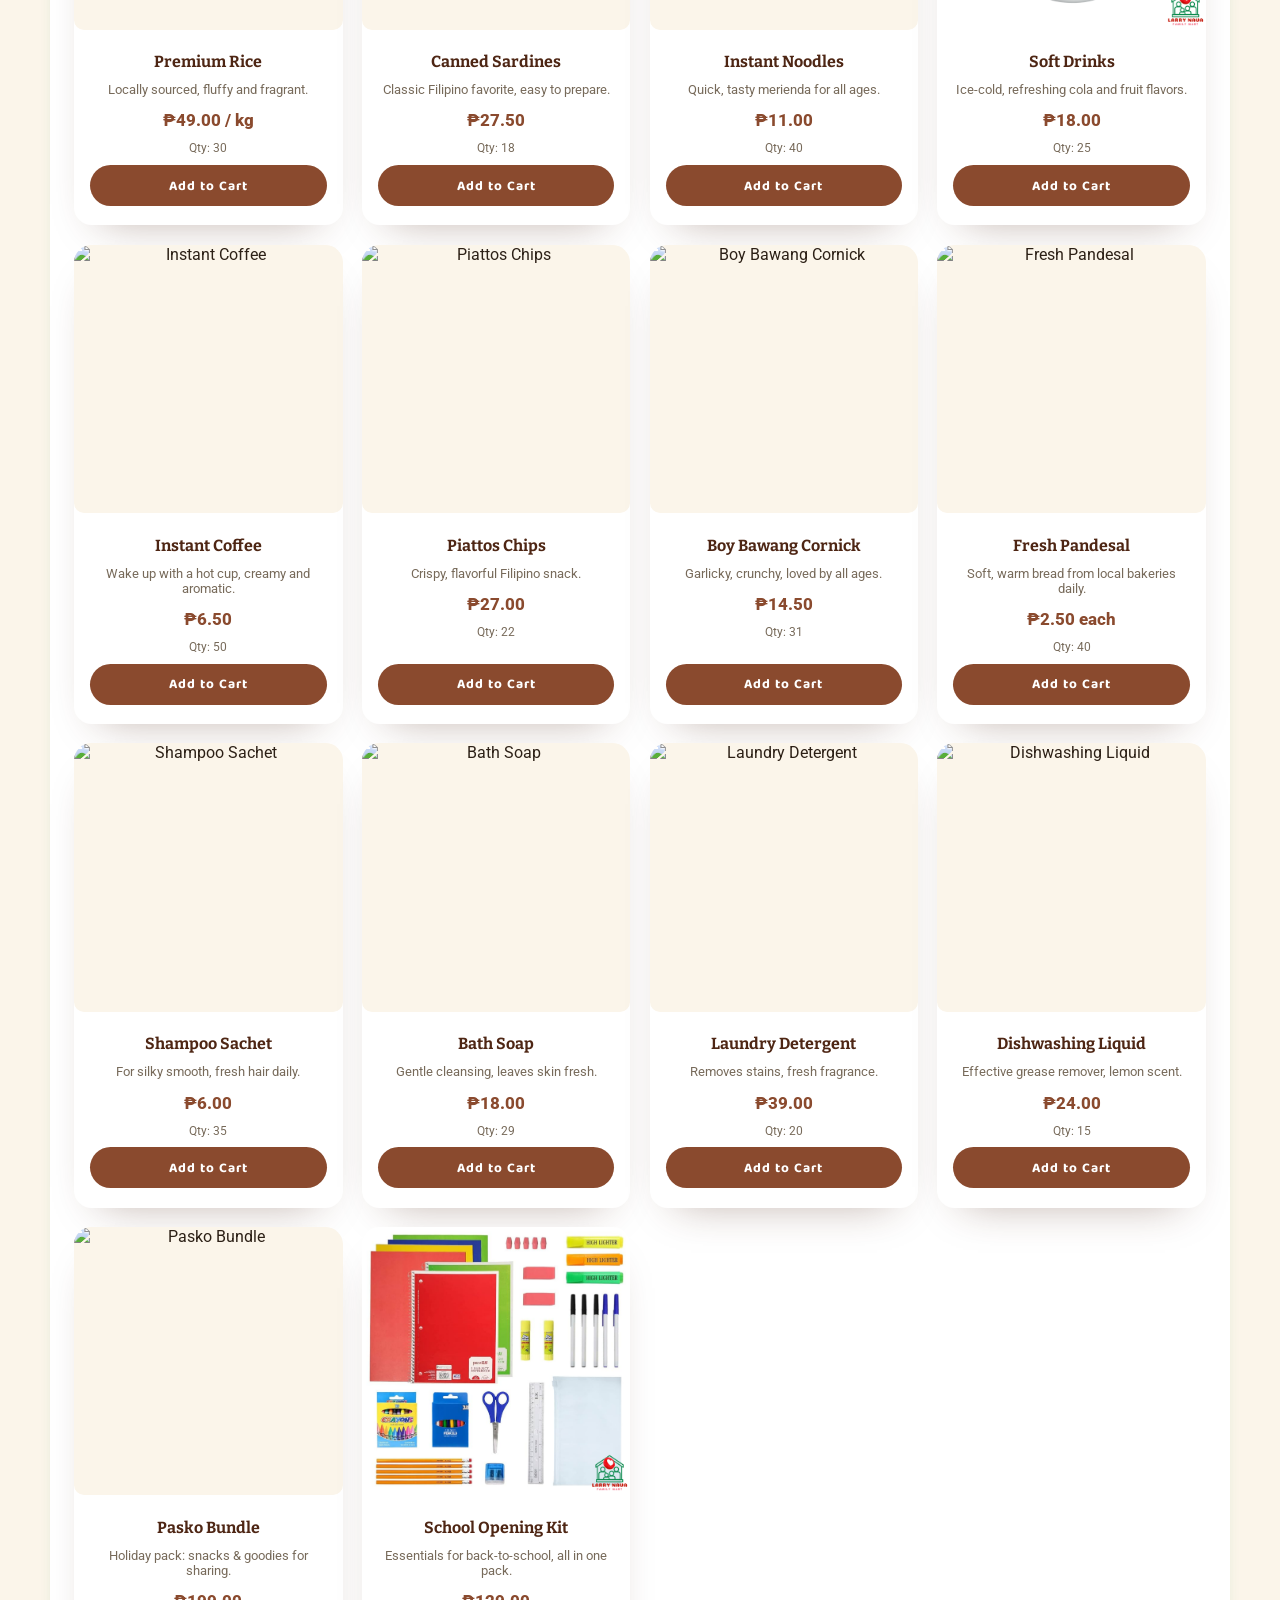
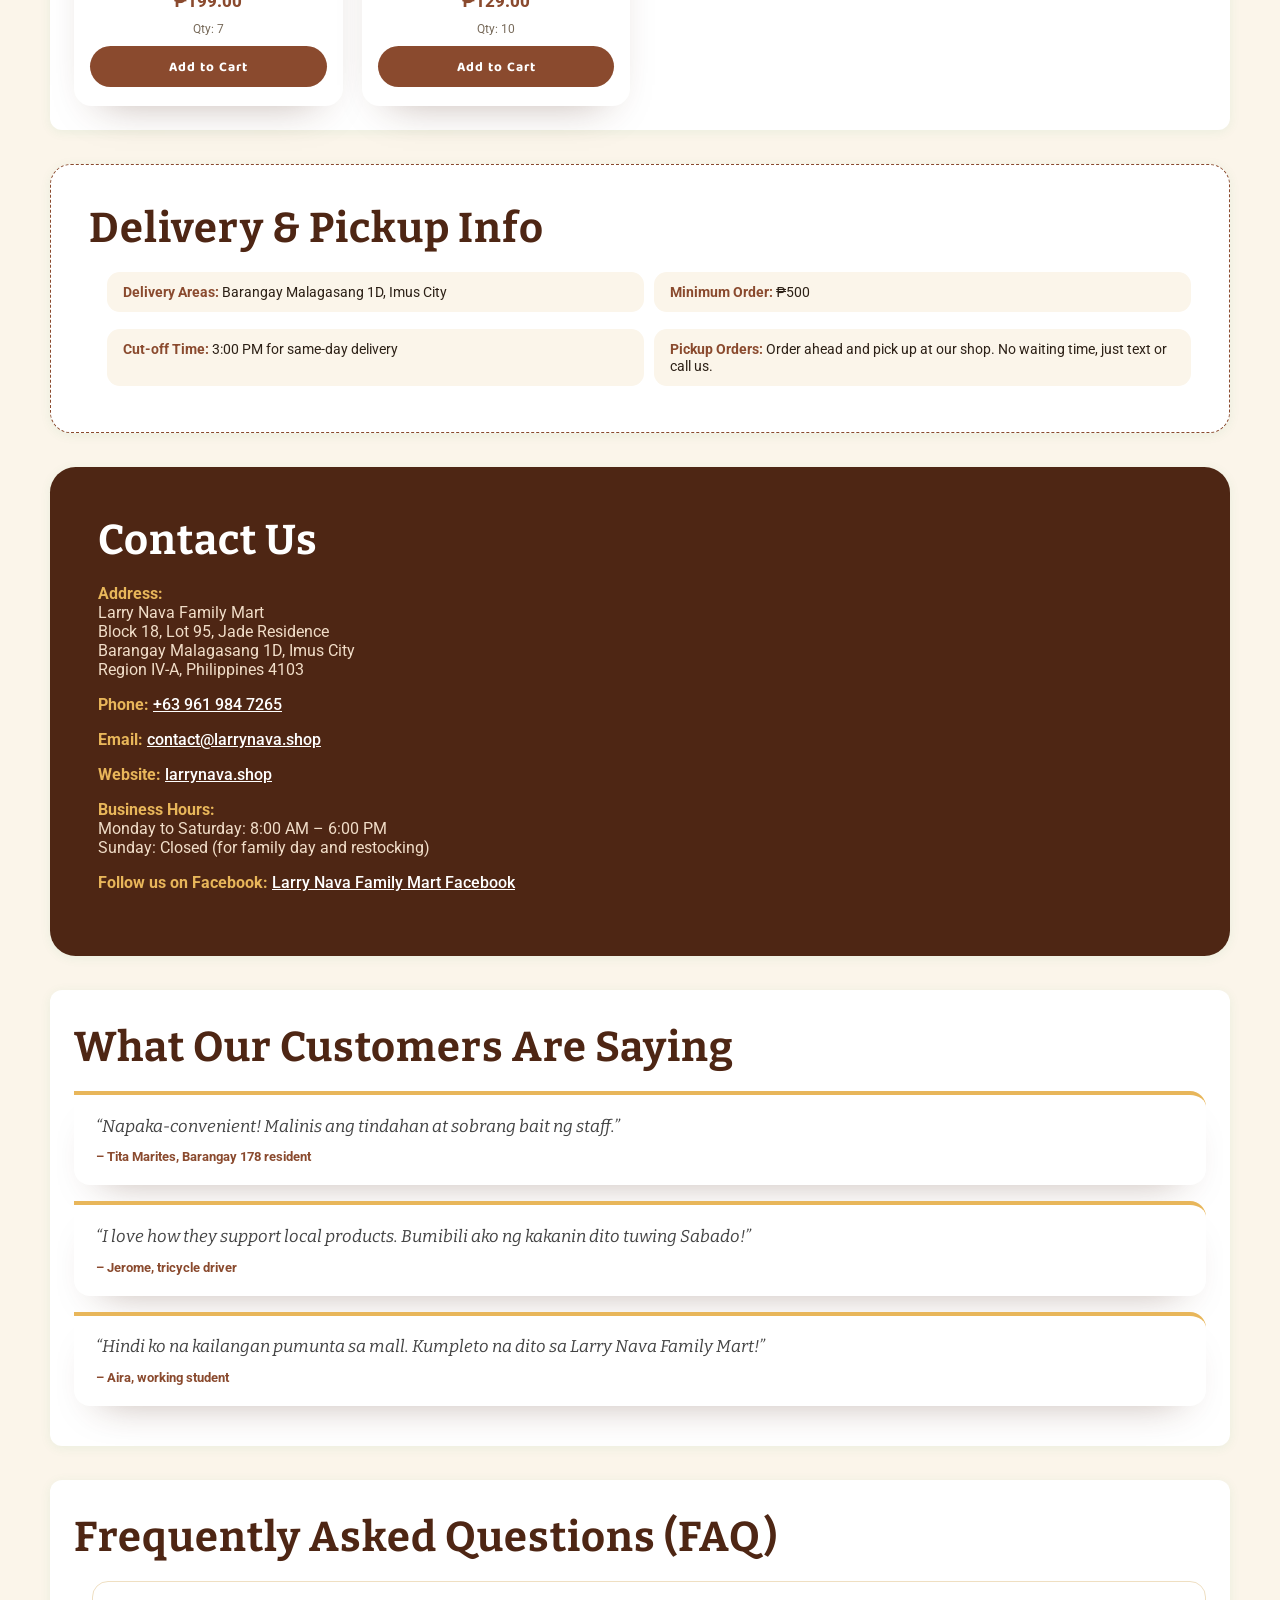
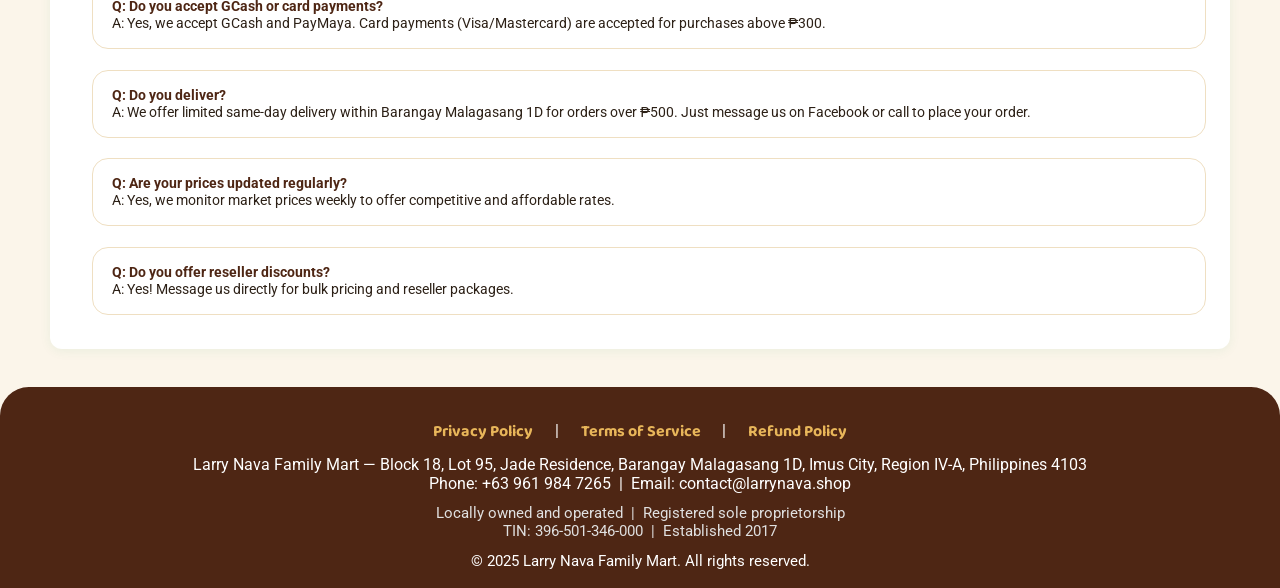
==== commit c0c21b3e: "Update store address to Malagasang 1D, Imus City and TIN; fix mobile menu and product photos" ====
--- a/index.html
+++ b/index.html
@@ -2,9 +2,9 @@
 <html lang="en">
 <head>
     <meta charset="UTF-8">
-    <title>Larry Nava Family Mart | Bagong Silang, Caloocan</title>
+    <title>Larry Nava Family Mart | Malagasang 1D, Imus City</title>
     <meta name="viewport" content="width=device-width, initial-scale=1.0">
-    <meta name="description" content="Larry Nava Family Mart: Bagong Silang's trusted Filipino boutique store. Shop essentials, snacks, home goods, and seasonal promos in Caloocan City.">
+    <meta name="description" content="Larry Nava Family Mart: Imus City's trusted Filipino boutique store. Shop essentials, snacks, home goods, and seasonal promos in Imus City.">
     <link rel="icon" href="image/LOGO.png" type="image/png">
     <link href="https://fonts.googleapis.com/css?family=Baloo+2:700|Roboto:400,700&display=swap" rel="stylesheet">
     <link rel="preconnect" href="https://fonts.googleapis.com">
@@ -556,9 +556,9 @@
         <section class="hero-section" id="home">
             <div class="hero-content">
                 <h1>Welcome to Larry Nava Family Mart</h1>
-                <p>Your friendly neighborhood convenience store in Bagong Silang!</p>
-                <p>Located in the heart of Caloocan City, Larry Nava Family Mart is your go-to destination for everyday essentials, Filipino snacks, household goods, and seasonal items. We take pride in serving the community with affordable, quality products and a warm, family-friendly environment. Whether you're picking up a quick merienda or doing your weekly grocery haul, we’re here for you — <strong>sulit at maasahan!</strong></p>
-                <p>Come visit us at <strong>#88 Ligaya Street, Barangay 178, Bagong Silang</strong>, and discover why we’re one of Caloocan’s most trusted family marts.</p>
+                <p>Your friendly neighborhood convenience store in Malagasang 1D, Imus City!</p>
+                <p>Located in the heart of Imus City, Larry Nava Family Mart is your go-to destination for everyday essentials, Filipino snacks, household goods, and seasonal items. We take pride in serving the community with affordable, quality products and a warm, family-friendly environment. Whether you're picking up a quick merienda or doing your weekly grocery haul, we’re here for you — <strong>sulit at maasahan!</strong></p>
+                <p>Come visit us at <strong>Block 18, Lot 95, Jade Residence, Barangay Malagasang 1D, Imus City</strong>, and discover why we’re a trusted family mart in Imus.</p>
             </div>
         </section>
         <section class="about-section" id="about">
@@ -698,7 +698,7 @@
         <section class="delivery-section" id="delivery">
             <div class="section-title">Delivery & Pickup Info</div>
             <ul>
-                <li><strong>Delivery Areas:</strong> Barangay 178, Bagong Silang</li>
+                <li><strong>Delivery Areas:</strong> Barangay Malagasang 1D, Imus City</li>
                 <li><strong>Minimum Order:</strong> ₱500</li>
                 <li><strong>Cut-off Time:</strong> 3:00 PM for same-day delivery</li>
                 <li><strong>Pickup Orders:</strong> Order ahead and pick up at our shop. No waiting time, just text or call us.</li>
@@ -708,9 +708,9 @@
             <div class="section-title">Contact Us</div>
             <p><strong>Address:</strong><br>
             Larry Nava Family Mart<br>
-            #88 Ligaya Street, Barangay 178<br>
-            Bagong Silang, Caloocan City<br>
-            National Capital Region, Philippines 1428
+            Block 18, Lot 95, Jade Residence<br>
+            Barangay Malagasang 1D, Imus City<br>
+            Region IV-A, Philippines 4103
             </p>
             <p><strong>Phone:</strong> <a href="tel:+639619847265">+63 961 984 7265</a></p>
             <p><strong>Email:</strong> <a href="mailto:contact@larrynava.shop">contact@larrynava.shop</a></p>
@@ -742,7 +742,7 @@
                     A: Yes, we accept GCash and PayMaya. Card payments (Visa/Mastercard) are accepted for purchases above ₱300.
                 </li>
                 <li><strong>Q: Do you deliver?</strong><br>
-                    A: We offer limited same-day delivery within Barangay 178 for orders over ₱500. Just message us on Facebook or call to place your order.
+                    A: We offer limited same-day delivery within Barangay Malagasang 1D for orders over ₱500. Just message us on Facebook or call to place your order.
                 </li>
                 <li><strong>Q: Are your prices updated regularly?</strong><br>
                     A: Yes, we monitor market prices weekly to offer competitive and affordable rates.
@@ -762,12 +762,12 @@
             <a href="refund-policy.html">Refund Policy</a>
         </div>
         <div class="footer-info">
-            Larry Nava Family Mart &mdash; #88 Ligaya Street, Barangay 178, Bagong Silang, Caloocan City, NCR, Philippines 1428<br>
+            Larry Nava Family Mart &mdash; Block 18, Lot 95, Jade Residence, Barangay Malagasang 1D, Imus City, Region IV-A, Philippines 4103<br>
             Phone: +63 961 984 7265 &nbsp;|&nbsp; Email: contact@larrynava.shop
         </div>
         <div class="footer-meta">
             Locally owned and operated &nbsp;|&nbsp; Registered sole proprietorship<br>
-            TIN: 586-321-366-000 &nbsp;|&nbsp; Established 2017
+            TIN: 396-501-346-000 &nbsp;|&nbsp; Established 2017
         </div>
         <div style="margin-top:0.7rem;font-size:0.95rem;">
             &copy; 2025 Larry Nava Family Mart. All rights reserved.
--- a/polish.css
+++ b/polish.css
@@ -91,3 +91,17 @@
   .hero-section { border-radius: 1.4rem; }
 }
 @media (prefers-reduced-motion: reduce) { html { scroll-behavior: auto; } * { transition: none !important; } }
+
+/* === Quick fix 2026-11-07: mobile menu + product photos === */
+html, body { overflow-x: hidden; }
+.product-card img { width: 100% !important; height: auto !important; aspect-ratio: 1 / 1; object-fit: cover !important; padding: 0 !important; display: block; }
+.product-card { display: flex; flex-direction: column; }
+.product-card button { margin-top: auto; }
+@media (max-width: 600px) {
+  header { -webkit-backdrop-filter: none !important; backdrop-filter: none !important; background: #fbf5ea !important; }
+  #main-nav { position: fixed !important; top: 0; left: 0; right: 0; z-index: 1500; margin: 0 !important; padding: 4.5rem 1.5rem 1.5rem; background: #fbf5ea; box-shadow: 0 10px 30px rgba(0,0,0,.15); border-bottom: 1px solid var(--line); }
+  #main-nav.open { display: flex !important; flex-direction: column; align-items: flex-start; gap: .4rem; }
+  #main-nav.open ul, #main-nav.open > * { display: flex; flex-direction: column; gap: .4rem; width: 100%; padding: 0; margin: 0; }
+  #main-nav a { display: block; padding: .6rem 0; font-size: 1rem; }
+  .burger-toggle { z-index: 1600 !important; }
+}
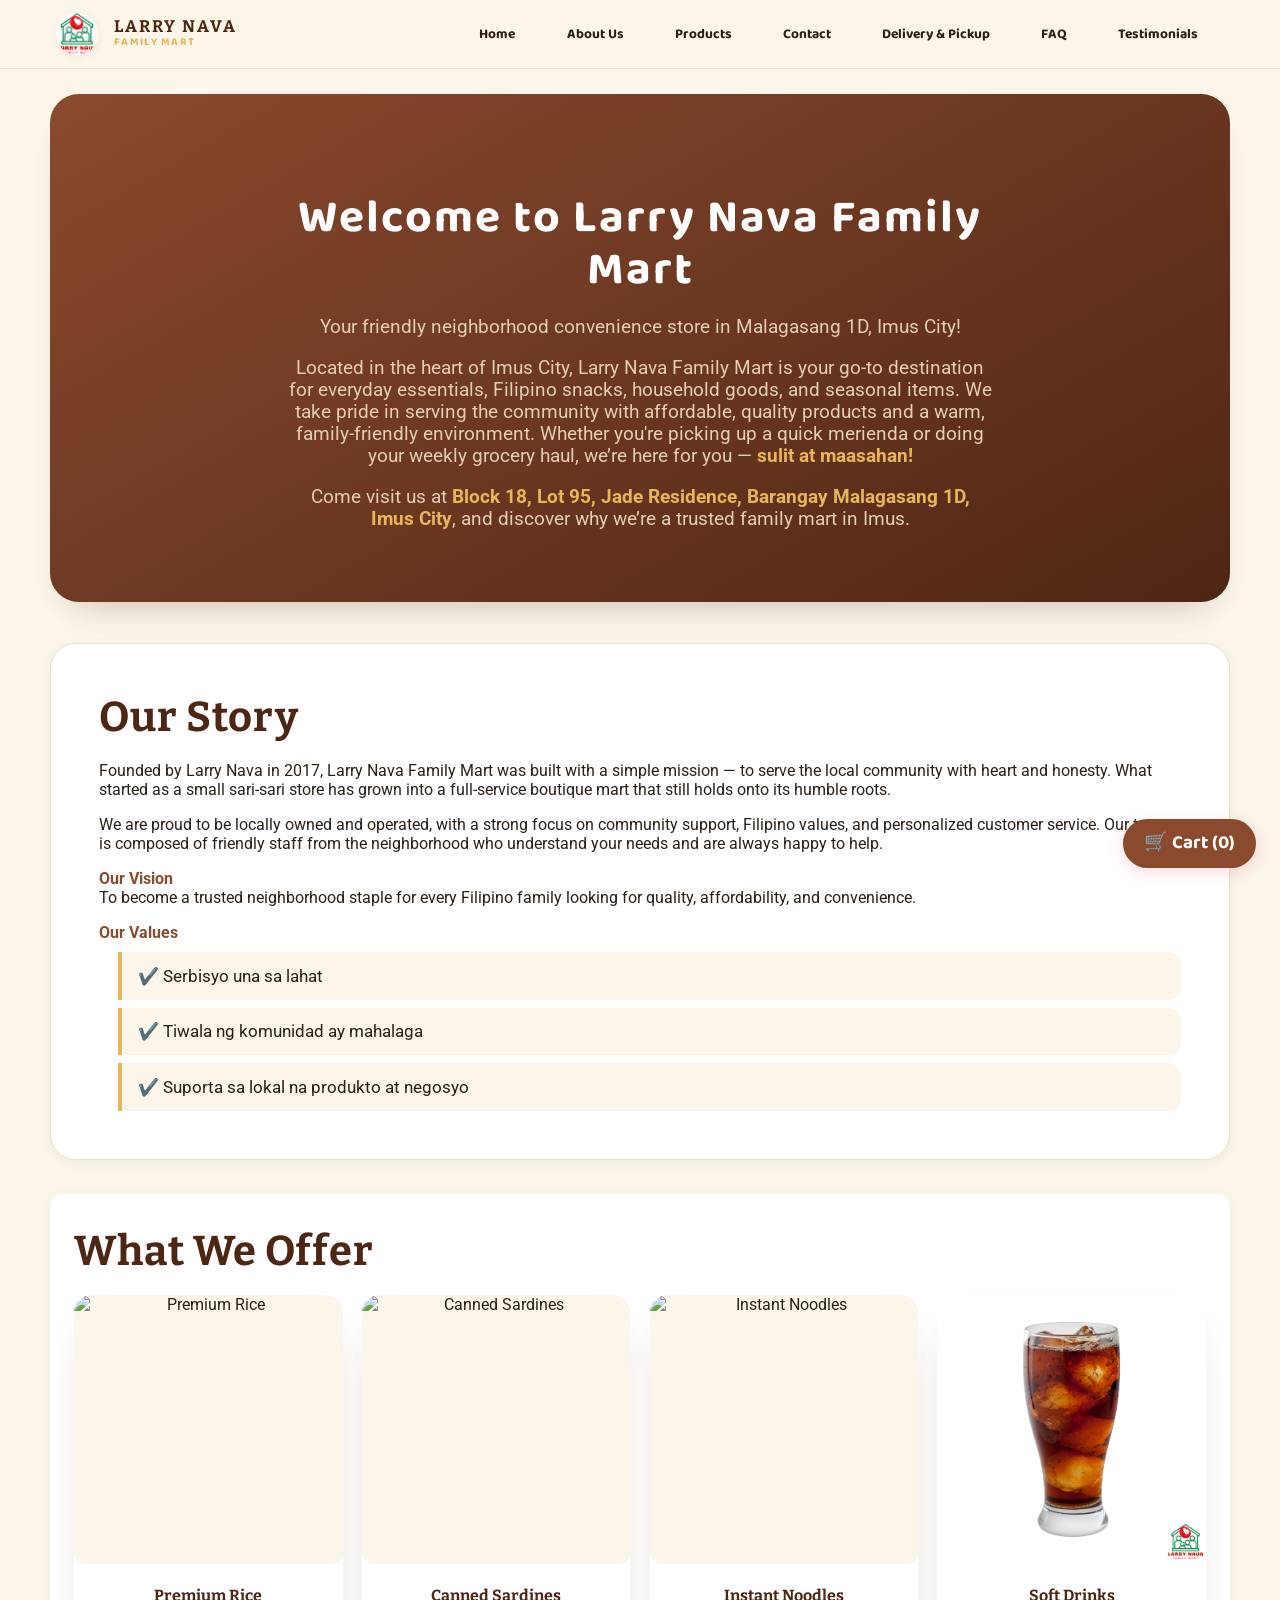
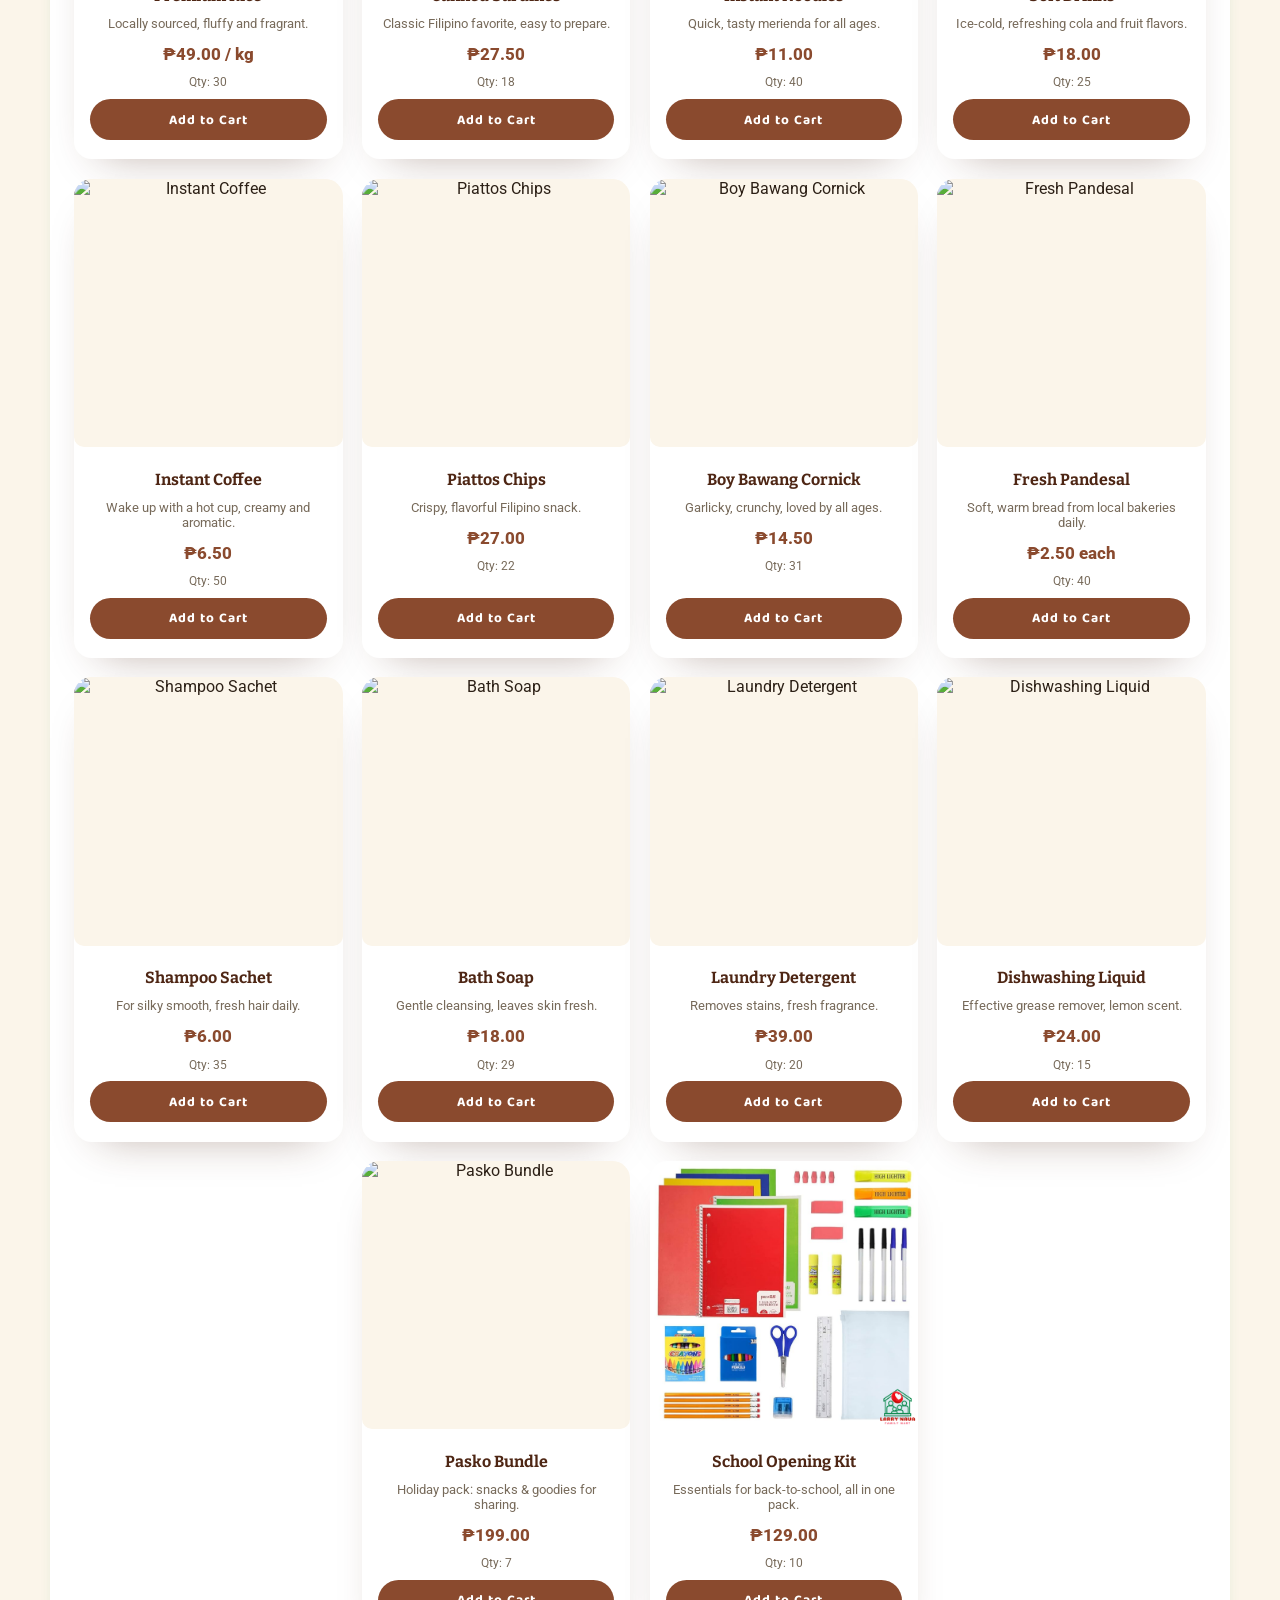
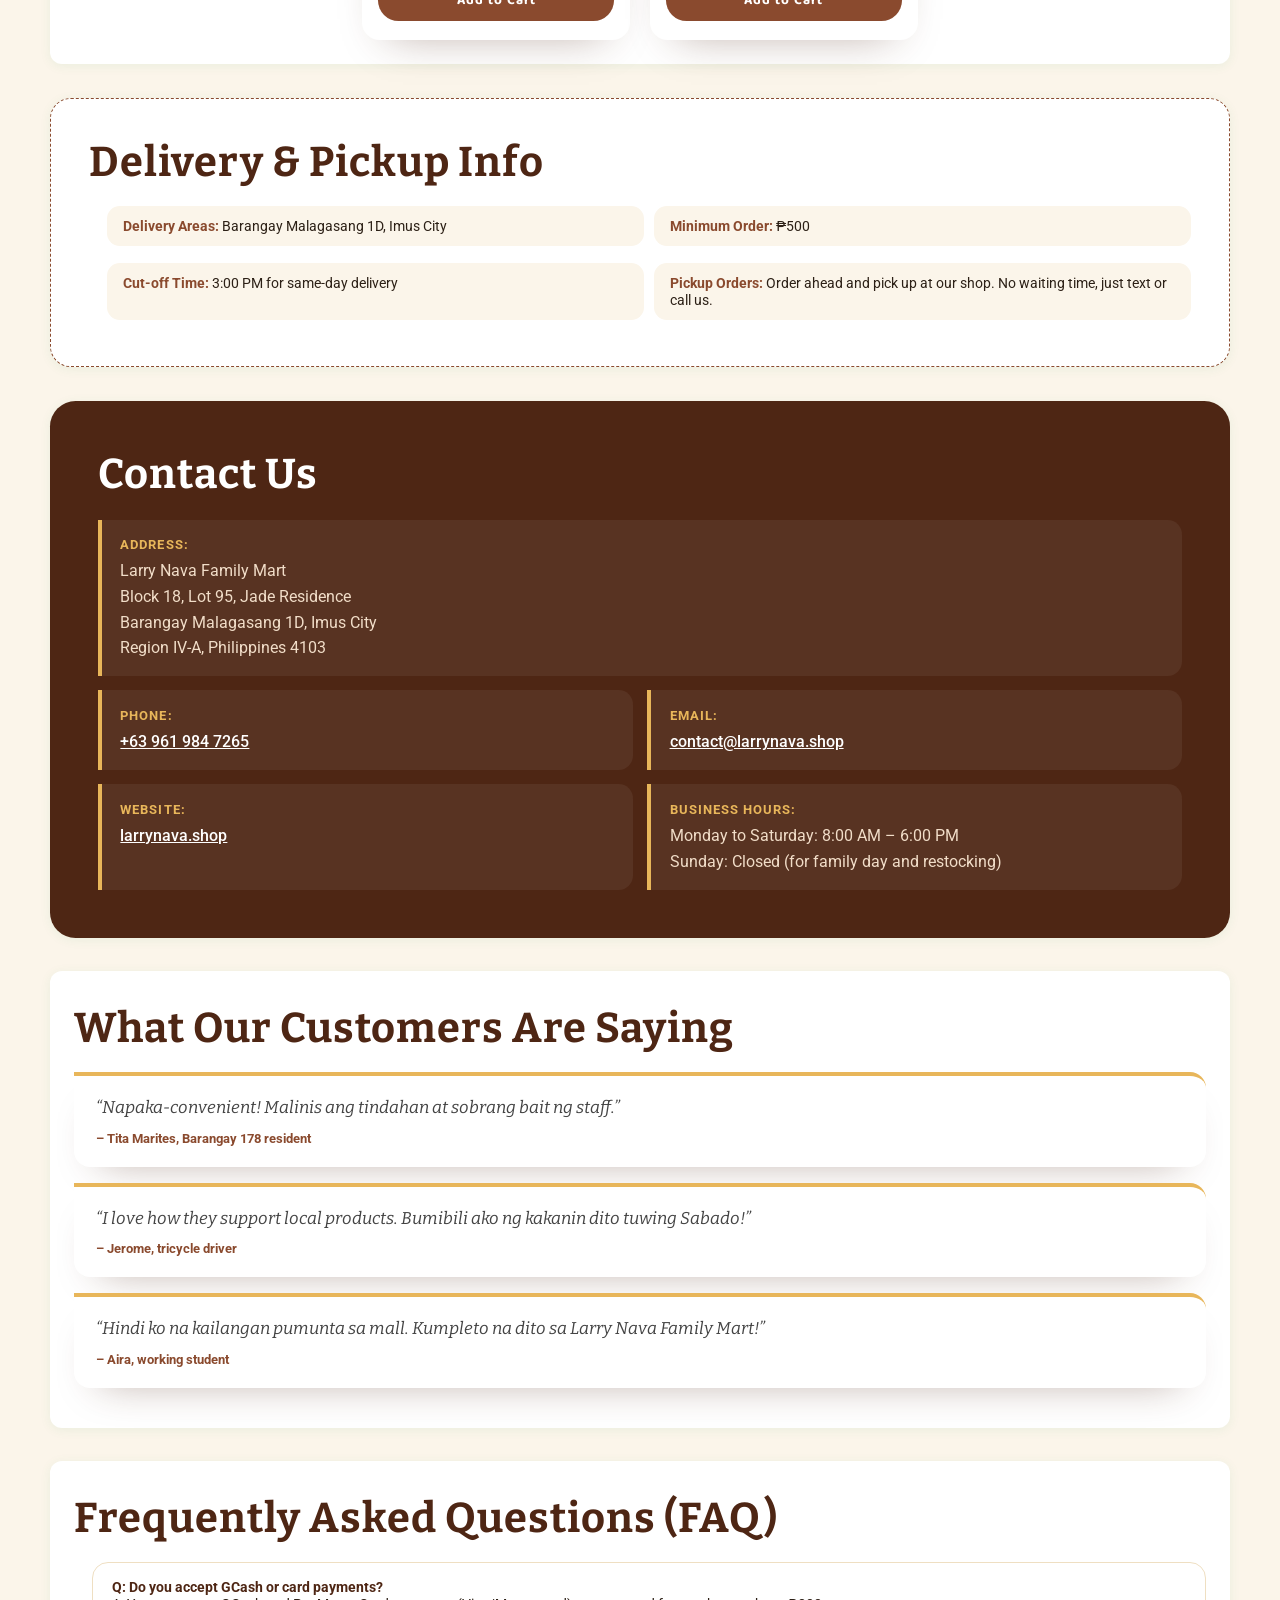
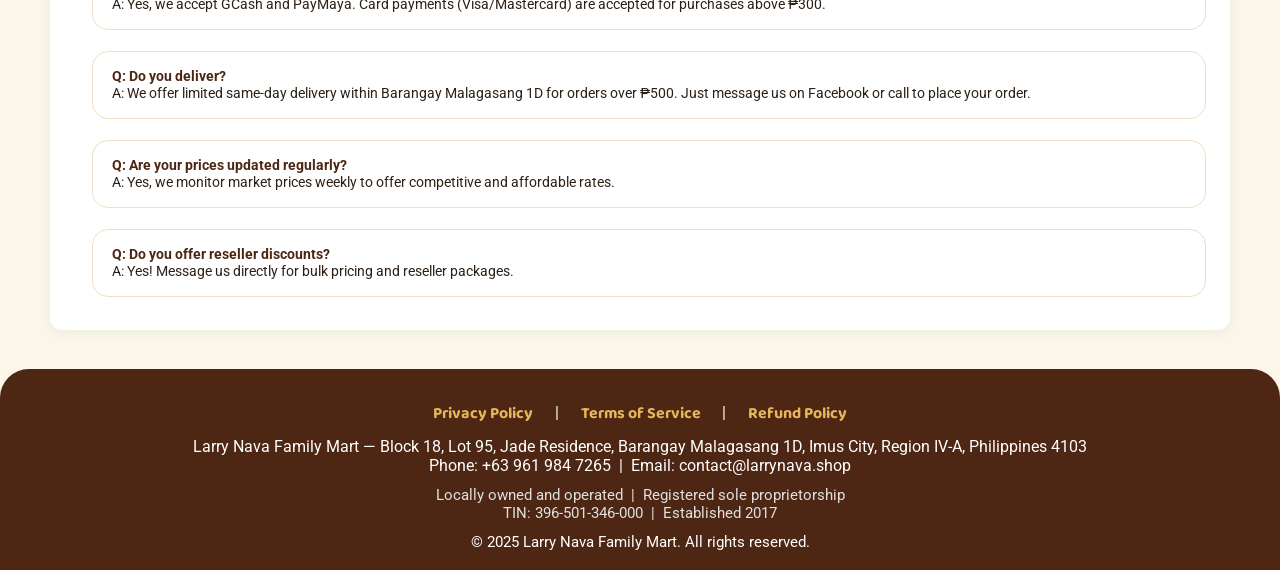
==== commit 853ab66b: "Layout pass: centered hero, balanced product rows, contact cards" ====
--- a/index.html
+++ b/index.html
@@ -718,7 +718,6 @@
             <p><strong>Business Hours:</strong><br>
             Monday to Saturday: 8:00 AM – 6:00 PM<br>
             Sunday: Closed (for family day and restocking)</p>
-            <p><strong>Follow us on Facebook:</strong> <a href="https://www.facebook.com/" target="_blank">Larry Nava Family Mart Facebook</a></p>
         </section>
         <section class="testimonials-section" id="testimonials">
             <div class="section-title">What Our Customers Are Saying</div>
--- a/polish.css
+++ b/polish.css
@@ -105,3 +105,23 @@
   #main-nav a { display: block; padding: .6rem 0; font-size: 1rem; }
   .burger-toggle { z-index: 1600 !important; }
 }
+
+/* === Layout pass 2026-11-07 (v2): centered hero, balanced products, contact cards === */
+.hero-section { display: flex !important; justify-content: center; text-align: center; }
+.hero-content { max-width: 760px !important; margin: 0 auto !important; text-align: center; }
+.hero-content h1 { margin-left: auto; margin-right: auto; }
+.hero-content p { margin-left: auto !important; margin-right: auto !important; }
+/* Products: rows stay centered when the last row is short */
+.products-list { display: flex !important; flex-wrap: wrap; justify-content: center; gap: 1.2rem !important; }
+.products-list .product-card { flex: 0 1 calc(25% - .9rem); min-width: 0; }
+@media (max-width: 1000px) { .products-list .product-card { flex-basis: calc(33.333% - .8rem); } }
+@media (max-width: 760px) { .products-list .product-card { flex-basis: calc(50% - .6rem); } }
+@media (max-width: 480px) { .products-list .product-card { flex-basis: 100%; } }
+/* Contact: info cards in a grid */
+.contact-section { display: grid; grid-template-columns: repeat(2, minmax(0, 1fr)); gap: .9rem; }
+.contact-section .section-title { grid-column: 1 / -1; margin-bottom: .4rem; }
+.contact-section > p { margin: 0 !important; background: rgba(255,255,255,.06); border-left: 4px solid var(--wheat); border-radius: 0 .9rem .9rem 0; padding: .95rem 1.15rem; line-height: 1.6; }
+.contact-section > p:first-of-type { grid-column: 1 / -1; }
+.contact-section > p strong { display: block; font-size: .8rem; letter-spacing: .08em; text-transform: uppercase; margin-bottom: .2rem; }
+.contact-section > p strong + br { display: none; }
+@media (max-width: 600px) { .contact-section { grid-template-columns: 1fr; } .hero-section { padding: 2rem 1.2rem !important; } }
